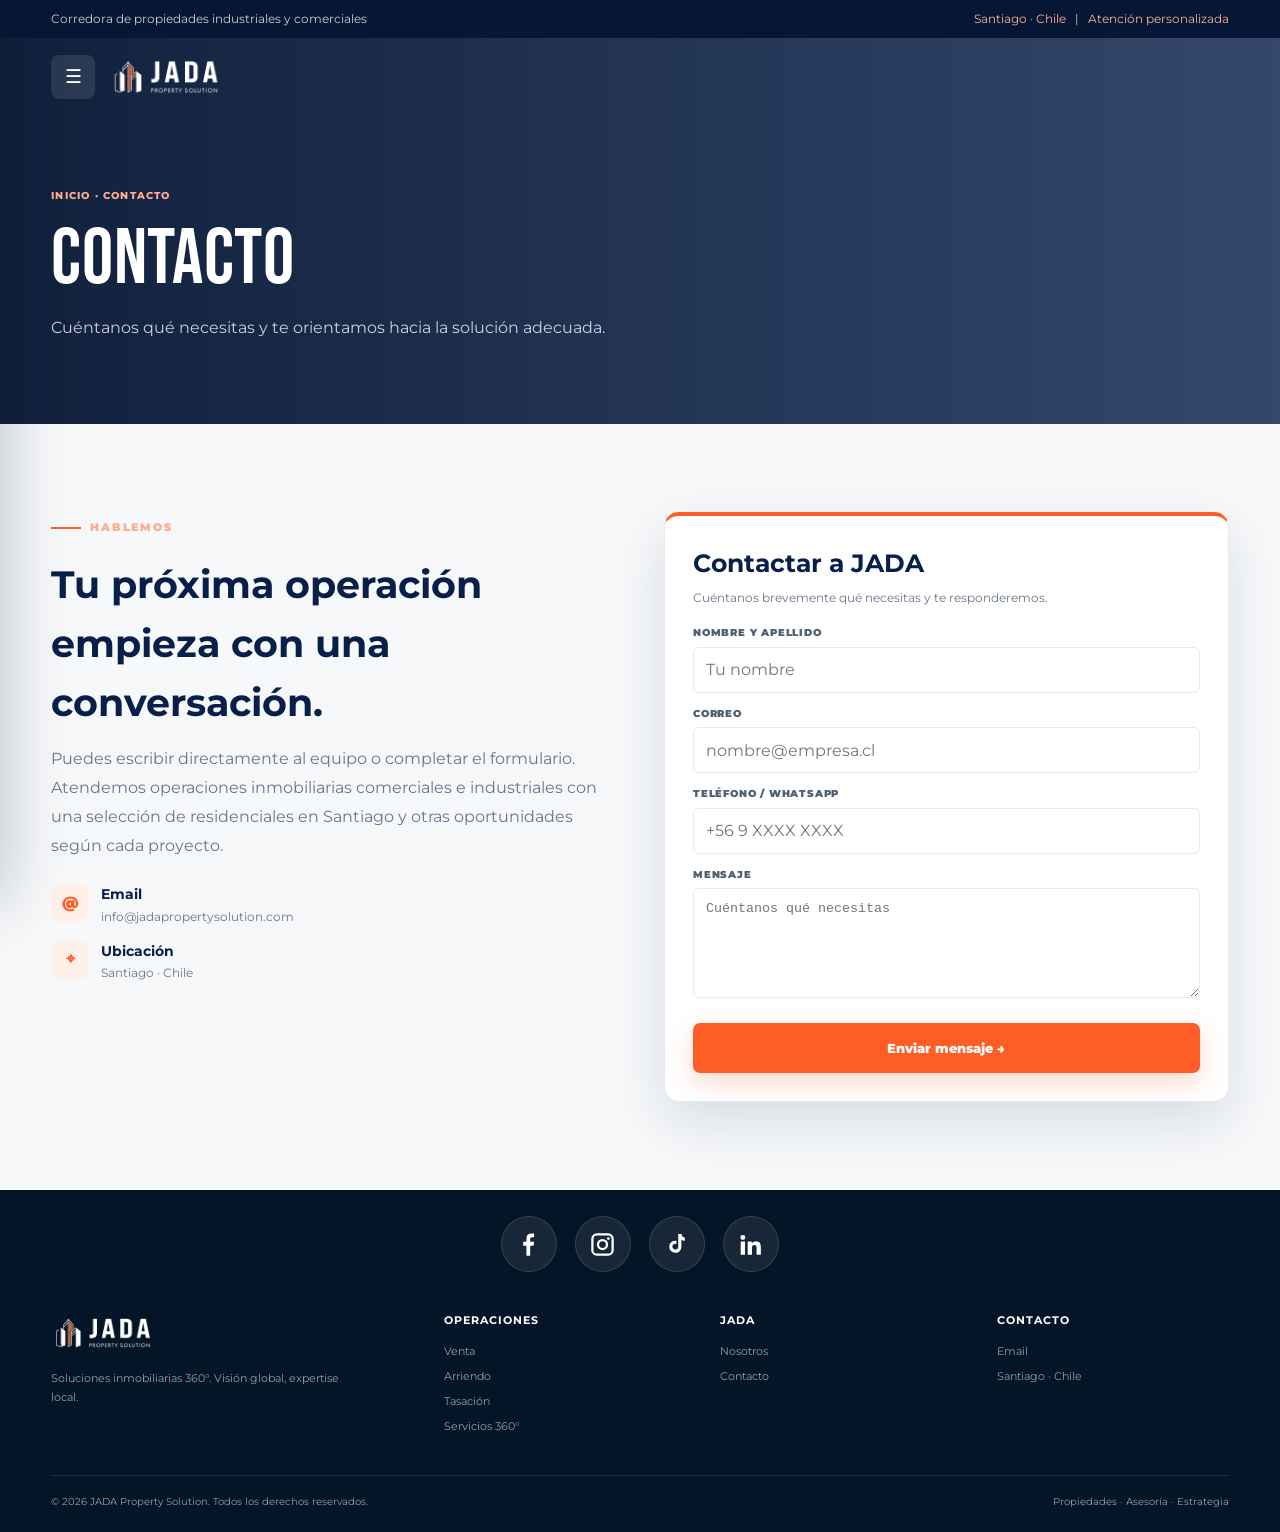
==== contacto.html @ f1702795 "Add files via upload" ====
<!DOCTYPE html>
<html lang="es"><head><meta charset="utf-8"/><meta content="width=device-width,initial-scale=1" name="viewport"/><meta content="#081F4A" name="theme-color"/><title>Contacto | JADA Property Solution</title><meta content="Contacta a JADA Property Solution." name="description"/><style>

    @import url('https://fonts.googleapis.com/css2?family=Bebas+Neue&family=Montserrat:wght@300;400;500;600;700;800&display=swap');
    :root{
      --navy:#081F4A;
      --navy-2:#061735;
      --navy-3:#0f376a;
      --orange:#FE5D26;
      --orange-2:#ff7448;
      --orange-soft:#fff0ea;
      --ink:#12243a;
      --muted:#687789;
      --line:#e5eaf0;
      --soft:#f6f8fa;
      --white:#fff;
      --verdigris:#0B9A90;
      --shadow:0 20px 55px rgba(7,29,55,.12);
      --radius:18px;
      --max:1180px;
    }

    *{box-sizing:border-box;margin:0;padding:0}
    html{scroll-behavior:smooth}
    body{
      font-family:"Montserrat","Futura",Arial,sans-serif;
      color:var(--ink);
      background:var(--white);
      line-height:1.55;
      overflow-x:hidden;
    }
    a{text-decoration:none;color:inherit}
    button,input,select{font:inherit}
    img{max-width:100%;display:block}

    .container{width:min(var(--max),92%);margin:auto}

    /* TOP BAR */
    .topbar{
      background:var(--navy-2);
      color:rgba(255,255,255,.78);
      font-size:12px;
    }
    .topbar-inner{
      min-height:38px;
      display:flex;
      justify-content:space-between;
      align-items:center;
      gap:20px;
    }
    .topbar span{display:flex;align-items:center;gap:7px}
    .topbar .accent{color:#ffad91}

    /* NAV */
    .nav-wrap{
      position:absolute;
      top:38px;
      left:0;
      width:100%;
      z-index:20;
    }
    .nav{
      height:78px;
      display:flex;
      align-items:center;
      justify-content:space-between;
      color:white;
      gap:18px;
    }
    .logo{
      display:flex;
      align-items:center;
      gap:10px;
      font-weight:900;
      letter-spacing:1.2px;
      line-height:1;
    }
    .logo-mark{
      position:relative;
      width:38px;height:38px;
      display:grid;place-items:center;
    }
    .logo-mark:before,.logo-mark:after{
      content:"";
      position:absolute;
      width:7px;height:34px;
      border-radius:2px;
      transform:skewY(-28deg);
    }
    .logo-mark:before{background:var(--orange);left:5px;top:2px}
    .logo-mark:after{background:#fff;left:15px;top:2px}
    .logo-j{
      position:absolute;
      width:10px;height:28px;
      border-left:4px solid #fff;
      border-bottom:4px solid #fff;
      border-radius:0 0 0 7px;
      left:24px;top:4px;
      transform:skewY(-28deg);
    }
    .logo-text strong{font-size:20px}
    .logo-text small{
      display:block;
      margin-top:4px;
      font-size:7px;
      letter-spacing:2px;
      font-weight:700;
      opacity:.75;
    }
    .menu{
      display:none;
    }
    .menu a{opacity:.9;transition:.2s}
    .menu a:hover{color:#ffad91;opacity:1}
    .nav-cta{
      padding:12px 18px;
      border:1px solid rgba(255,255,255,.4);
      border-radius:7px;
      background:rgba(255,255,255,.08);
    }
    .nav-cta:hover{background:var(--orange);border-color:var(--orange);color:white!important}
    .hamburger{
      display:block;
      width:45px;height:45px;border:0;border-radius:8px;
      background:rgba(255,255,255,.1);color:white;cursor:pointer;
      font-size:19px;
    }

    /* HERO */
    .hero{
      min-height:760px;
      position:relative;
      display:flex;
      align-items:center;
      color:white;
      background:
        linear-gradient(90deg,rgba(5,22,42,.96) 0%,rgba(8,39,70,.89) 48%,rgba(9,45,76,.53) 100%),
        url("https://images.unsplash.com/photo-1486406146926-c627a92ad1ab?auto=format&fit=crop&w=2200&q=85") center/cover;
    }
    .hero:after{
      content:"";
      position:absolute;
      width:460px;height:460px;
      border-radius:50%;
      border:1px solid rgba(255,255,255,.08);
      right:-160px;bottom:-210px;
    }
    .hero-inner{
      position:relative;
      z-index:2;
      padding:155px 0 90px;
      display:grid;
      grid-template-columns:minmax(0,1fr) 390px;
      gap:70px;
      align-items:center;
    }
    .eyebrow{
      display:inline-flex;
      align-items:center;
      gap:9px;
      color:#ffad91;
      font-size:11px;
      font-weight:900;
      letter-spacing:1.8px;
      text-transform:uppercase;
      margin-bottom:20px;
    }
    .eyebrow:before{
      content:"";
      width:30px;height:2px;background:var(--orange);
    }
    .hero h1{
      max-width:750px;
      font-size:clamp(42px,5.3vw,70px);
      line-height:1.02;
      letter-spacing:-2.4px;
      margin-bottom:24px;
    }
    .hero h1 em{font-style:normal;color:#ff9977}
    .hero-lead{
      max-width:650px;
      color:rgba(255,255,255,.78);
      font-size:17px;
      line-height:1.75;
      margin-bottom:31px;
    }
    .hero-actions{display:flex;flex-wrap:wrap;gap:12px;margin-bottom:30px}
    .btn{
      min-height:50px;
      display:inline-flex;
      align-items:center;
      justify-content:center;
      gap:9px;
      padding:0 21px;
      border:0;border-radius:7px;
      font-weight:850;font-size:13px;
      cursor:pointer;
      transition:transform .2s,box-shadow .2s,background .2s;
    }
    .btn:hover{transform:translateY(-2px)}
    .btn-primary{background:var(--orange);color:white;box-shadow:0 10px 25px rgba(243,107,63,.25)}
    .btn-primary:hover{background:#e95e34}
    .btn-ghost{border:1px solid rgba(255,255,255,.28);background:rgba(255,255,255,.06);color:white}
    .btn-ghost:hover{background:rgba(255,255,255,.13)}
    .hero-pills{display:flex;gap:9px;flex-wrap:wrap}
    .hero-pills span{
      padding:8px 11px;
      border:1px solid rgba(255,255,255,.15);
      background:rgba(255,255,255,.055);
      border-radius:50px;
      color:rgba(255,255,255,.75);
      font-size:11px;
      font-weight:700;
    }

    /* SEARCH CARD */
    .search-card{
      background:white;
      color:var(--ink);
      padding:27px;
      border-radius:16px;
      box-shadow:0 30px 75px rgba(0,0,0,.25);
      border-top:4px solid var(--orange);
    }
    .search-card h2{font-size:22px;color:var(--navy);margin-bottom:5px}
    .search-card > p{font-size:12px;color:var(--muted);margin-bottom:20px}
    .field{margin-bottom:13px}
    .field label{
      display:block;font-size:10px;text-transform:uppercase;
      letter-spacing:.8px;font-weight:900;color:#526172;margin-bottom:6px;
    }
    .field input,.field select{
      width:100%;height:46px;
      border:1px solid var(--line);
      border-radius:6px;
      padding:0 12px;
      background:#fff;color:var(--ink);
      outline:none;
    }
    .field input:focus,.field select:focus{
      border-color:var(--orange);
      box-shadow:0 0 0 3px rgba(243,107,63,.1);
    }
    .search-card .btn{width:100%;margin-top:3px}
    .search-note{text-align:center;color:#8a96a2;font-size:10px;margin-top:11px}

    /* TRUST STRIP */
    .trust{
      background:white;
      border-bottom:1px solid var(--line);
      box-shadow:0 4px 20px rgba(7,29,55,.04);
    }
    .trust-inner{
      min-height:86px;
      display:grid;
      grid-template-columns:repeat(4,1fr);
      align-items:center;
    }
    .trust-item{
      min-height:45px;
      padding:0 24px;
      border-right:1px solid var(--line);
      display:flex;
      align-items:center;
      justify-content:center;
      gap:12px;
      color:var(--muted);
      font-size:11px;
      font-weight:800;
      text-transform:uppercase;
      letter-spacing:.5px;
    }
    .trust-item:last-child{border-right:0}
    .trust-icon{
      width:34px;height:34px;border-radius:8px;
      display:grid;place-items:center;
      background:var(--orange-soft);color:var(--orange);
      font-size:15px;
    }

    /* SECTION BASE */
    section{scroll-margin-top:25px}
    .section{padding:100px 0}
    .section-head{max-width:690px;margin:0 auto 55px;text-align:center}
    .section-head .eyebrow{color:var(--orange);justify-content:center}
    .section-head .eyebrow:before{background:var(--orange)}
    .section-head h2{
      color:var(--navy);
      font-size:clamp(32px,4vw,47px);
      line-height:1.1;
      letter-spacing:-1px;
      margin-bottom:14px;
    }
    .section-head p{color:var(--muted);font-size:15px}

    /* PROPERTY CARDS */
    .properties{background:var(--soft)}
    .property-grid{
      display:grid;
      grid-template-columns:repeat(3,1fr);
      gap:23px;
    }
    .property{
      background:white;
      border:1px solid #e9edf1;
      border-radius:14px;
      overflow:hidden;
      transition:transform .25s,box-shadow .25s;
    }
    .property:hover{transform:translateY(-6px);box-shadow:var(--shadow)}
    .property-photo{
      height:235px;
      position:relative;
      overflow:hidden;
      background:#dce3e9;
    }
    .property-photo img{width:100%;height:100%;object-fit:cover;transition:transform .45s}
    .property:hover .property-photo img{transform:scale(1.045)}
    .badge{
      position:absolute;left:14px;top:14px;
      padding:6px 9px;border-radius:5px;
      background:var(--orange);color:white;
      font-size:9px;font-weight:900;letter-spacing:.6px;
      text-transform:uppercase;
    }
    .property-type{
      position:absolute;right:14px;bottom:14px;
      padding:6px 9px;border-radius:5px;
      background:rgba(7,29,55,.84);color:white;
      font-size:9px;font-weight:800;text-transform:uppercase;
    }
    .property-body{padding:20px}
    .property h3{color:var(--navy);font-size:17px;line-height:1.3;margin-bottom:6px}
    .location{font-size:11px;color:var(--muted);margin-bottom:14px}
    .meta{
      display:flex;gap:14px;
      padding:13px 0;
      border-top:1px solid var(--line);
      border-bottom:1px solid var(--line);
      color:#556577;font-size:11px;font-weight:700;
    }
    .price{display:flex;justify-content:space-between;align-items:end;margin-top:15px}
    .price small{display:block;color:#8a96a2;font-size:9px;text-transform:uppercase;letter-spacing:.5px}
    .price strong{color:var(--navy);font-size:19px}
    .view{color:var(--orange);font-size:11px;font-weight:900}
    .property-more{text-align:center;margin-top:35px}

    /* WHY JADA */
    .why-grid{
      display:grid;
      grid-template-columns:1fr 1fr;
      gap:75px;
      align-items:center;
    }
    .why-image{
      position:relative;
      min-height:530px;
      border-radius:18px;
      overflow:hidden;
      background:
        linear-gradient(180deg,rgba(11,45,82,.08),rgba(11,45,82,.45)),
        url("https://images.unsplash.com/photo-1497366811353-6870744d04b2?auto=format&fit=crop&w=1200&q=85") center/cover;
    }
    .why-image-card{
      position:absolute;left:22px;bottom:22px;
      width:min(290px,calc(100% - 44px));
      padding:20px;
      border-radius:12px;
      background:white;
      box-shadow:var(--shadow);
    }
    .why-image-card strong{display:block;color:var(--navy);font-size:26px}
    .why-image-card span{color:var(--muted);font-size:11px}
    .why-copy .eyebrow{color:var(--orange)}
    .why-copy h2{font-size:clamp(32px,4vw,48px);color:var(--navy);line-height:1.1;letter-spacing:-1.2px;margin-bottom:18px}
    .why-copy > p{color:var(--muted);font-size:15px;line-height:1.75;margin-bottom:25px}
    .benefits{display:grid;gap:16px}
    .benefit{
      display:grid;
      grid-template-columns:44px 1fr;
      gap:13px;
      align-items:start;
    }
    .benefit-icon{
      width:44px;height:44px;border-radius:10px;
      background:var(--orange-soft);color:var(--orange);
      display:grid;place-items:center;font-weight:900;
    }
    .benefit h3{color:var(--navy);font-size:15px;margin-bottom:2px}
    .benefit p{color:var(--muted);font-size:12px;line-height:1.6}

    /* SERVICES */
    .services{background:var(--navy)}
    .services .section-head h2{color:white}
    .services .section-head p{color:rgba(255,255,255,.65)}
    .services .eyebrow{color:#ffad91}
    .service-grid{display:grid;grid-template-columns:repeat(3,1fr);gap:20px}
    .service{
      padding:31px 28px;
      border:1px solid rgba(255,255,255,.11);
      background:rgba(255,255,255,.045);
      border-radius:14px;
      transition:.25s;
    }
    .service:hover{background:rgba(255,255,255,.08);transform:translateY(-4px)}
    .service-number{color:var(--orange);font-weight:900;font-size:11px;letter-spacing:1px}
    .service-icon{
      width:50px;height:50px;margin:22px 0 19px;
      border:1px solid rgba(243,107,63,.35);
      border-radius:11px;display:grid;place-items:center;
      color:#ff9675;font-size:20px;
    }
    .service h3{color:white;font-size:18px;margin-bottom:9px}
    .service p{color:rgba(255,255,255,.62);font-size:13px;line-height:1.7}

    /* TEAM */
    .team{background:white}
    .team-grid{display:grid;grid-template-columns:repeat(3,1fr);gap:24px}
    .person{
      border:1px solid var(--line);
      border-radius:15px;
      overflow:hidden;
      background:white;
    }
    .person-photo{
      height:300px;
      background:#e8edf1;
      overflow:hidden;
    }
    .person-photo img{width:100%;height:100%;object-fit:cover}
    .person-info{padding:19px}
    .person-info h3{font-size:16px;color:var(--navy)}
    .person-info p{font-size:11px;color:var(--orange);font-weight:800;margin:3px 0 11px}
    .person-info a{font-size:11px;color:var(--muted)}

    /* LEAD MAGNET */
    .guide{
      background:var(--orange);
      color:white;
      position:relative;
      overflow:hidden;
    }
    .guide:before{
      content:"";
      position:absolute;width:500px;height:500px;border:1px solid rgba(255,255,255,.15);
      border-radius:50%;right:-200px;top:-230px;
    }
    .guide-inner{
      position:relative;
      display:grid;grid-template-columns:1fr 390px;gap:70px;align-items:center;
    }
    .guide .eyebrow{color:white}
    .guide .eyebrow:before{background:white}
    .guide h2{font-size:clamp(30px,4vw,47px);line-height:1.1;letter-spacing:-1px;margin-bottom:15px}
    .guide p{color:rgba(255,255,255,.84);font-size:15px;max-width:620px}
    .guide-card{
      padding:26px;background:white;border-radius:14px;box-shadow:0 20px 50px rgba(0,0,0,.13)
    }
    .guide-card h3{color:var(--navy);font-size:18px;margin-bottom:5px}
    .guide-card p{color:var(--muted);font-size:11px;margin-bottom:15px}
    .guide-card input{width:100%;height:48px;border:1px solid var(--line);border-radius:6px;padding:0 12px;margin-bottom:10px}
    .guide-card .btn{width:100%;background:var(--navy)}

    /* CTA */
    .closing{
      padding:105px 20px;
      text-align:center;
      background:
        linear-gradient(rgba(7,29,55,.94),rgba(7,29,55,.94)),
        url("https://images.unsplash.com/photo-1497366754035-f200968a6e72?auto=format&fit=crop&w=1800&q=80") center/cover;
      color:white;
    }
    .closing .eyebrow{justify-content:center}
    .closing h2{max-width:760px;margin:0 auto 17px;font-size:clamp(35px,5vw,55px);line-height:1.07;letter-spacing:-1.5px}
    .closing p{max-width:580px;margin:0 auto 27px;color:rgba(255,255,255,.7);font-size:14px}

    /* FOOTER */
    footer{background:#041528;color:rgba(255,255,255,.58);padding:32px 0 22px}
    .footer-grid{
      display:grid;grid-template-columns:1.5fr 1fr 1fr 1fr;
      gap:45px;padding-bottom:40px;border-bottom:1px solid rgba(255,255,255,.09)
    }
    .footer-brand p{max-width:300px;margin-top:15px;font-size:11px;line-height:1.7}
    footer h4{color:white;font-size:11px;text-transform:uppercase;letter-spacing:1px;margin-bottom:14px}
    footer ul{list-style:none;display:grid;gap:8px;font-size:11px}
    footer a:hover{color:#ffad91}
    .copyright{padding-top:18px;display:flex;justify-content:space-between;gap:20px;font-size:10px}

    /* SIDE MENU */
    .mobile-menu{
      display:block;
      position:fixed;
      inset:0 auto 0 0;
      width:min(360px,88vw);
      background:#fff;
      z-index:60;
      padding:28px 24px 34px;
      transform:translateX(-105%);
      transition:transform .28s ease;
      box-shadow:24px 0 60px rgba(4,21,40,.22);
      overflow-y:auto;
    }
    .mobile-menu.open{
      transform:translateX(0);
    }
    .menu-overlay{
      position:fixed;
      inset:0;
      background:rgba(4,21,40,.48);
      backdrop-filter:blur(2px);
      z-index:55;
      opacity:0;
      pointer-events:none;
      transition:opacity .28s ease;
    }
    .menu-overlay.open{
      opacity:1;
      pointer-events:auto;
    }
    .drawer-brand{
      display:flex;
      align-items:center;
      justify-content:space-between;
      gap:14px;
      padding-bottom:22px;
      margin-bottom:14px;
      border-bottom:1px solid var(--line);
    }
    .drawer-brand img{
      height:56px;
      width:auto;
      object-fit:contain;
    }
    .close-menu{
      position:static;
      width:40px;height:40px;
      border:1px solid var(--line);
      border-radius:8px;
      background:#fff;
      color:var(--navy);
      font-size:22px;
      cursor:pointer;
      flex:0 0 40px;
    }
    .mobile-menu nav{
      display:grid;
      gap:5px;
    }
    .mobile-menu a{
      display:block;
      color:var(--navy);
      padding:14px 15px;
      border-radius:7px;
      border-bottom:0;
      font-size:16px;
      font-weight:800;
      text-transform:uppercase;
      letter-spacing:.35px;
      transition:background .2s,color .2s,transform .2s;
    }
    .mobile-menu a:hover,
    .mobile-menu a.active{
      background:#1f1f1f;
      color:#fff;
      transform:translateX(2px);
    }
    .drawer-divider{
      height:1px;
      background:var(--line);
      margin:14px 0;
    }
    .drawer-caption{
      color:var(--muted);
      font-size:10px;
      line-height:1.6;
      padding:0 15px;
    }
    body.menu-open{
      overflow:hidden;
    }

    /* RESPONSIVE */
    @media(max-width:950px){
      .nav-cta{display:none}
      .hero-inner{grid-template-columns:1fr;gap:38px}
      .search-card{max-width:620px}
      .property-grid,.service-grid{grid-template-columns:1fr 1fr}
      .why-grid,.guide-inner{grid-template-columns:1fr;gap:40px}
      .why-image{min-height:430px}
      .team-grid{grid-template-columns:1fr 1fr}
      .footer-grid{grid-template-columns:1fr 1fr}
    }

    @media(max-width:720px){
      .topbar{display:none}
      .nav-wrap{top:0}
      .nav{height:70px}
      .hamburger{display:block}
      .hero{min-height:auto}
      .hero-inner{padding:125px 0 55px}
      .hero h1{font-size:42px;letter-spacing:-1.6px}
      .hero-lead{font-size:15px}
      .hero-actions .btn{width:100%}
      .hero-pills span:nth-child(n+4){display:none}
      .trust-inner{grid-template-columns:1fr 1fr;padding:10px 0}
      .trust-item{border-right:0;justify-content:flex-start;padding:8px 10px}
      .section{padding:72px 0}
      .property-grid,.service-grid,.team-grid{grid-template-columns:1fr}
      .property-photo{height:240px}
      .why-image{min-height:360px}
      .guide{padding:72px 0}
      .footer-grid{grid-template-columns:1fr;gap:30px}
      .copyright{flex-direction:column}
    }

    @media(max-width:430px){
      .hero h1{font-size:35px}
      .search-card{padding:21px}
      .section-head{margin-bottom:38px}
    }

    /* REVEAL */
    .reveal{opacity:0;transform:translateY(22px);transition:opacity .7s ease,transform .7s ease}
    .reveal.visible{opacity:1;transform:none}
  
    /* =========================
       MOBILE REFINEMENTS
       ========================= */
    @media (max-width: 720px){

      body{
        font-size:15px;
        letter-spacing:.12px;
      }

      .container{
        width:min(100% - 32px, var(--max));
      }

      .nav{
        height:68px;
      }

      .official-logo{
        height:42px;
        max-width:150px;
      }

      .hamburger{
        width:42px;
        height:42px;
        flex:0 0 42px;
      }

      .hero-inner{
        padding:108px 0 48px;
        gap:30px;
      }

      .hero-copy{
        max-width:100%;
      }

      .hero .eyebrow{
        display:flex;
        align-items:flex-start;
        gap:9px;
        max-width:100%;
        font-size:9.5px;
        line-height:1.55;
        letter-spacing:1.6px;
        margin-bottom:17px;
      }

      .hero .eyebrow:before{
        width:20px;
        flex:0 0 20px;
        margin-top:6px;
      }

      .hero h1{
        max-width:100%;
        font-size:clamp(36px, 11.3vw, 46px);
        line-height:1.03;
        letter-spacing:1px; /* looser kerning only on mobile */
        margin-bottom:19px;
        text-wrap:balance;
      }

      .hero h1 em{
        display:inline;
      }

      .hero-lead{
        max-width:100%;
        font-size:14px;
        line-height:1.72;
        letter-spacing:.16px;
        margin-bottom:24px;
      }

      .hero-actions{
        display:grid;
        grid-template-columns:1fr;
        gap:10px;
        margin-bottom:20px;
      }

      .hero-actions .btn{
        width:100%;
        min-height:48px;
        padding:0 18px;
        font-size:12px;
        letter-spacing:.18px;
      }

      .hero-pills{
        display:grid;
        grid-template-columns:repeat(3, max-content);
        gap:7px;
        overflow-x:auto;
        padding-bottom:4px;
        scrollbar-width:none;
      }

      .hero-pills::-webkit-scrollbar{
        display:none;
      }

      .hero-pills span{
        white-space:nowrap;
        font-size:9px;
        padding:7px 10px;
        letter-spacing:.25px;
      }

      .search-card{
        width:100%;
        max-width:none;
        padding:22px 18px 18px;
        border-radius:15px;
        margin:0;
      }

      .search-card h2{
        font-size:22px;
        line-height:1.2;
        letter-spacing:.2px;
        margin-bottom:6px;
      }

      .search-card > p{
        font-size:11px;
        line-height:1.55;
        margin-bottom:18px;
        letter-spacing:.12px;
      }

      .field{
        margin-bottom:12px;
      }

      .field label{
        font-size:9px;
        letter-spacing:.75px;
        margin-bottom:5px;
      }

      .field input,
      .field select{
        height:46px;
        font-size:13px;
        padding:0 11px;
      }

      .search-card .btn{
        min-height:48px;
        font-size:11.5px;
        letter-spacing:.2px;
      }

      .trust-inner{
        grid-template-columns:1fr 1fr;
        gap:0;
        padding:8px 0;
      }

      .trust-item{
        min-height:54px;
        padding:8px 8px;
        gap:8px;
        font-size:9px;
        line-height:1.35;
        letter-spacing:.35px;
      }

      .trust-icon{
        width:30px;
        height:30px;
        flex:0 0 30px;
      }

      .section{
        padding:64px 0;
      }

      .section-head{
        width:100%;
        margin-bottom:34px;
      }

      .section-head .eyebrow{
        font-size:9px;
        letter-spacing:1.4px;
      }

      .section-head h2,
      .why-copy h2,
      .guide h2,
      .closing h2{
        font-size:clamp(34px, 10vw, 43px);
        line-height:1.05;
        letter-spacing:.9px; /* mobile-only looser spacing */
      }

      .section-head p,
      .why-copy > p,
      .guide p,
      .closing p{
        font-size:13px;
        line-height:1.7;
        letter-spacing:.12px;
      }

      .property-grid,
      .service-grid,
      .team-grid{
        gap:16px;
      }

      .property-photo{
        height:215px;
      }

      .property-body{
        padding:17px;
      }

      .why-grid{
        gap:30px;
      }

      .why-image{
        min-height:320px;
        border-radius:14px;
      }

      .benefit{
        grid-template-columns:40px 1fr;
        gap:11px;
      }

      .benefit-icon{
        width:40px;
        height:40px;
      }

      .service{
        padding:25px 22px;
      }

      .value-card{
        padding:24px 21px 22px;
      }

      .mv-card{
        min-height:auto;
        padding:25px 21px;
      }

      .mv-card h3{
        font-size:31px;
        line-height:1.08;
        letter-spacing:.7px;
      }

      .guide-inner{
        gap:28px;
      }

      .guide-card{
        padding:21px 18px;
      }

      .closing{
        padding:74px 18px;
      }
    }

    @media (max-width: 430px){

      .container{
        width:calc(100% - 24px);
      }

      .hero-inner{
        padding-top:98px;
      }

      .official-logo{
        height:39px;
        max-width:138px;
      }

      .hero h1{
        font-size:35px;
        line-height:1.045;
        letter-spacing:1.15px;
      }

      .hero .eyebrow{
        font-size:9px;
        letter-spacing:1.35px;
      }

      .hero-lead{
        font-size:13.5px;
      }

      .search-card{
        padding:20px 16px 17px;
      }

      .hero-pills{
        grid-template-columns:repeat(3,max-content);
      }
    }

  
    /* =========================
       NAV FIX: LEFT MENU + LOGO SIZE
       ========================= */
    .nav{
      justify-content:flex-start !important;
      gap:14px !important;
    }

    .hamburger{
      order:1;
      flex:0 0 44px;
      width:44px;
      height:44px;
      margin:0;
    }

    .nav > .logo{
      order:2;
      margin:0;
      flex:0 0 auto;
      width:auto !important;
      height:auto !important;
      overflow:visible;
    }

    /* Force the header logo to a sensible fixed size.
       This prevents the source PNG dimensions from blowing up the layout. */
    .nav > .logo .official-logo{
      display:block !important;
      width:auto !important;
      height:46px !important;
      max-width:165px !important;
      max-height:46px !important;
      object-fit:contain !important;
      flex:none !important;
    }

    /* The drawer is always attached to the LEFT edge */
    .mobile-menu{
      left:0 !important;
      right:auto !important;
      transform:translateX(-105%) !important;
      transform-origin:left center;
    }

    .mobile-menu.open{
      transform:translateX(0) !important;
    }

    @media (max-width:720px){
      .nav{
        height:66px;
        gap:11px !important;
      }

      .hamburger{
        width:42px;
        height:42px;
        flex-basis:42px;
      }

      .nav > .logo .official-logo{
        height:38px !important;
        max-height:38px !important;
        max-width:138px !important;
      }
    }

    @media (max-width:430px){
      .nav > .logo .official-logo{
        height:35px !important;
        max-height:35px !important;
        max-width:128px !important;
      }
    }

  
    .drawer-brand img{
      width:auto !important;
      height:52px !important;
      max-width:180px !important;
      max-height:52px !important;
      object-fit:contain !important;
    }

  
    /* =========================
       OFFICIAL TEAM
       ========================= */
    .team-official{
      background:#fff;
    }

    .team-official .section-head{
      margin-bottom:54px;
    }

    .team-title-rule{
      width:62px;
      height:3px;
      margin:18px auto 18px;
      display:flex;
      overflow:hidden;
      border-radius:999px;
    }

    .team-title-rule span:first-child{
      flex:1;
      background:var(--navy);
    }

    .team-title-rule span:last-child{
      flex:1;
      background:var(--verdigris);
    }

    .team-official-grid{
      display:grid;
      grid-template-columns:repeat(3,minmax(0,1fr));
      gap:34px;
      align-items:start;
    }

    .team-member{
      text-align:center;
    }

    .team-member-photo{
      width:100%;
      aspect-ratio:1 / 1;
      overflow:hidden;
      border-radius:12px;
      border:1px solid var(--line);
      background:#f7f8fa;
      box-shadow:0 12px 35px rgba(8,31,74,.06);
      padding:7px;
    }

    .team-member-photo img{
      width:100%;
      height:100%;
      display:block;
      object-fit:cover;
      object-position:center 18%;
      border-radius:8px;
      background:#fff;
    }

    .team-member-info{
      padding:18px 8px 0;
    }

    .team-member-role{
      display:inline-block;
      color:var(--orange);
      font-size:10px;
      font-weight:900;
      letter-spacing:1.1px;
      text-transform:uppercase;
      margin-bottom:7px;
    }

    .team-member-info h3{
      color:var(--navy);
      font-size:18px;
      line-height:1.35;
      margin-bottom:9px;
    }

    .team-member-info a{
      display:block;
      width:max-content;
      max-width:100%;
      margin:4px auto 0;
      color:var(--navy);
      font-size:13px;
      line-height:1.55;
      transition:color .2s;
      overflow-wrap:anywhere;
    }

    .team-member-info a:hover{
      color:var(--orange);
    }

    @media(max-width:900px){
      .team-official-grid{
        grid-template-columns:repeat(2,minmax(0,1fr));
      }
    }

    @media(max-width:620px){
      .team-official-grid{
        grid-template-columns:1fr;
        gap:30px;
      }

      .team-member{
        max-width:420px;
        margin:auto;
      }

      .team-member-photo{
        aspect-ratio:4 / 5;
      }

      .team-member-photo img{
        object-position:center 15%;
      }

      .team-member-info h3{
        font-size:17px;
      }

      .team-member-info a{
        font-size:12.5px;
      }
    }

  
    /* =========================
       SOCIAL LINKS
       ========================= */
    .social-strip{
      background:#041528;
      padding:26px 20px 8px;
    }

    .social-strip-inner{
      width:min(var(--max),92%);
      margin:auto;
      display:flex;
      justify-content:center;
      align-items:center;
      gap:18px;
      flex-wrap:wrap;
    }

    .social-btn{
      width:56px;
      height:56px;
      display:grid;
      place-items:center;
      border-radius:50%;
      background:rgba(255,255,255,.08);
      border:1px solid rgba(255,255,255,.12);
      color:#fff;
      transition:transform .2s ease, background .2s ease, border-color .2s ease;
    }

    .social-btn:hover{
      transform:translateY(-3px);
      background:var(--orange);
      border-color:var(--orange);
    }

    .social-btn svg{
      width:27px;
      height:27px;
      fill:currentColor;
    }

    .social-btn[aria-label="TikTok"] svg{
      width:25px;
      height:25px;
    }

    @media(max-width:620px){
      .social-strip{
        padding:27px 16px;
      }

      .social-btn{
        width:56px;
        height:56px;
      }

      .social-btn svg{
        width:24px;
        height:24px;
      }
    }

  

/* MULTIPAGE ADDITIONS */
.subhero{position:relative;padding:150px 0 82px;color:#fff;background:linear-gradient(90deg,rgba(6,23,53,.96),rgba(8,31,74,.82)),url("https://images.unsplash.com/photo-1486406146926-c627a92ad1ab?auto=format&fit=crop&w=2000&q=84") center/cover;}
.subhero .container{position:relative;z-index:2}.subhero h1{font-family:"Bebas Neue","Arial Narrow",sans-serif;font-size:clamp(48px,7vw,78px);font-weight:400;line-height:.98;letter-spacing:.7px;max-width:850px;margin:0 0 16px}.subhero p{max-width:720px;color:rgba(255,255,255,.78);font-size:16px;line-height:1.75}.breadcrumb{font-size:10px;font-weight:800;letter-spacing:1.2px;text-transform:uppercase;color:#ffad91;margin-bottom:18px}.page-section{padding:88px 0}.page-section.alt{background:var(--soft)}
.two-col{display:grid;grid-template-columns:1fr 1fr;gap:48px;align-items:start}.info-card{padding:28px;border:1px solid var(--line);border-radius:15px;background:#fff}.info-card h3{font-size:20px;color:var(--navy);margin-bottom:8px}.info-card p{font-size:13px;color:var(--muted);line-height:1.7}.feature-list{display:grid;gap:14px;margin-top:24px}.feature-row{display:grid;grid-template-columns:38px 1fr;gap:12px;align-items:start}.feature-row i{width:38px;height:38px;border-radius:9px;background:var(--orange-soft);display:grid;place-items:center;color:var(--orange);font-style:normal;font-weight:900}.feature-row h4{color:var(--navy);font-size:14px;margin-bottom:2px}.feature-row p{color:var(--muted);font-size:12px;line-height:1.55}
.contact-card{background:#fff;border:1px solid var(--line);border-top:4px solid var(--orange);border-radius:15px;padding:28px;box-shadow:var(--shadow)}.contact-card h2{color:var(--navy);font-size:25px;margin-bottom:6px}.contact-card>p{font-size:12px;color:var(--muted);margin-bottom:18px}.contact-card textarea{width:100%;min-height:110px;border:1px solid var(--line);border-radius:6px;padding:12px;resize:vertical}.contact-card .btn{width:100%;margin-top:4px}.page-menu-link.active{background:#1f1f1f!important;color:#fff!important}
.simple-cards{display:grid;grid-template-columns:repeat(3,1fr);gap:20px}.simple-card{background:#fff;border:1px solid var(--line);border-radius:14px;padding:25px}.simple-card .num{font-size:10px;color:var(--orange);font-weight:900;letter-spacing:1px;margin-bottom:13px}.simple-card h3{font-size:17px;color:var(--navy);margin-bottom:7px}.simple-card p{font-size:12px;color:var(--muted);line-height:1.65}
.empty-state{padding:42px;border:1px dashed #cfd7df;border-radius:16px;text-align:center;background:#fff}.empty-state h3{color:var(--navy);font-size:22px;margin-bottom:8px}.empty-state p{color:var(--muted);font-size:13px;max-width:620px;margin:0 auto 18px}
@media(max-width:900px){.two-col,.simple-cards{grid-template-columns:1fr}.subhero{padding:120px 0 68px}}@media(max-width:620px){.subhero{padding:105px 0 56px}.subhero h1{font-size:44px;letter-spacing:1.1px}.page-section{padding:62px 0}.contact-card{padding:21px}.simple-card{padding:21px}}


/* =========================
   TEAM PHOTO SIZE
   Desktop: 70% of previous size
   Mobile: 50% of previous size
   ========================= */
.team-member-photo,
.person-photo{
  width:70% !important;
  margin-left:auto !important;
  margin-right:auto !important;
}

@media(max-width:620px){
  .team-member-photo,
  .person-photo{
    width:50% !important;
  }
}


/* =========================
   SMALLER FOOTER LOGO
   ========================= */
footer .official-logo,
.footer-brand .official-logo{
  height:42px !important;
  max-height:42px !important;
  width:auto !important;
  max-width:150px !important;
}

@media(max-width:620px){
  footer .official-logo,
  .footer-brand .official-logo{
    height:36px !important;
    max-height:36px !important;
    max-width:130px !important;
  }
}

</style><style>
        /* Standalone-file safeguard */
        body{min-width:0}
        </style></head><body><div class="topbar"><div class="container topbar-inner"><span>Corredora de propiedades industriales y comerciales</span><span class="accent">Santiago · Chile   |   Atención personalizada</span></div></div>
<div class="nav-wrap"><nav class="container nav"><a aria-label="JADA Property Solution" class="logo" href="index.html"><img alt="JADA Property Solution" class="official-logo" src="[data-uri]"/></a><button aria-label="Abrir menú" class="hamburger" id="openMenu">☰</button></nav></div>
<div class="menu-overlay" id="menuOverlay"></div>
<aside aria-label="Menú principal" class="mobile-menu" id="mobileMenu">
<div class="drawer-brand"><img alt="JADA Property Solution" src="[data-uri]"/><button aria-label="Cerrar menú" class="close-menu" id="closeMenu">×</button></div>
<nav><a class="page-menu-link" href="index.html">Inicio</a>
<a class="page-menu-link" href="propiedades.html#venta">Venta</a>
<a class="page-menu-link" href="propiedades.html#arriendo">Arriendo</a>
<a class="page-menu-link" href="servicios.html#tasacion">Tasación</a>
<a class="page-menu-link" href="servicios.html">Servicios 360°</a><a class="page-menu-link" href="nosotros.html">Nosotros</a>



<a class="page-menu-link" href="contacto.html">Contacto</a></nav>
<div class="drawer-divider"></div><div class="drawer-caption">Soluciones inmobiliarias 360° · Visión global · Expertise local</div>
</aside><main><section class="subhero"><div class="container"><div class="breadcrumb">Inicio · Contacto</div><h1>Contacto</h1><p>Cuéntanos qué necesitas y te orientamos hacia la solución adecuada.</p></div></section><section class="page-section alt"><div class="container two-col"><div><div class="eyebrow">Hablemos</div><h2 style="color:var(--navy);font-size:38px;margin-bottom:12px">Tu próxima operación empieza con una conversación.</h2><p style="color:var(--muted);line-height:1.8">Puedes escribir directamente al equipo o completar el formulario. Atendemos operaciones inmobiliarias comerciales e industriales con una selección de residenciales en Santiago y otras oportunidades según cada proyecto.</p><div class="feature-list"><div class="feature-row"><i>@</i><div><h4>Email</h4><p>info@jadapropertysolution.com</p></div></div><div class="feature-row"><i>⌖</i><div><h4>Ubicación</h4><p>Santiago · Chile</p></div></div></div></div><form class="contact-card" onsubmit="event.preventDefault();this.querySelector('button').textContent='Solicitud recibida ✓';"><h2>Contactar a JADA</h2><p>Cuéntanos brevemente qué necesitas y te responderemos.</p><div class="field"><label>Nombre y apellido</label><input placeholder="Tu nombre" required="" type="text"/></div><div class="field"><label>Correo</label><input placeholder="nombre@empresa.cl" required="" type="email"/></div><div class="field"><label>Teléfono / WhatsApp</label><input placeholder="+56 9 XXXX XXXX" required="" type="tel"/></div><div class="field"><label>Mensaje</label><textarea placeholder="Cuéntanos qué necesitas"></textarea></div><button class="btn btn-primary" type="submit">Enviar mensaje →</button></form></div></section></main><section aria-label="Redes sociales" class="social-strip"><div class="social-strip-inner">
<a aria-label="Facebook" class="social-btn" href="https://web.facebook.com/JADAps.cl" rel="noopener noreferrer" target="_blank"><svg viewbox="0 0 24 24"><path d="M13.5 22v-9h3l.45-3.5H13.5V7.25c0-1.01.28-1.7 1.74-1.7H17V2.42c-.3-.04-1.35-.13-2.56-.13-2.54 0-4.28 1.55-4.28 4.4V9.5H7.3V13h2.86v9h3.34z"></path></svg></a>
<a aria-label="Instagram" class="social-btn" href="https://www.instagram.com/jadaps.cl/" rel="noopener noreferrer" target="_blank"><svg viewbox="0 0 24 24"><path d="M7 2h10a5 5 0 0 1 5 5v10a5 5 0 0 1-5 5H7a5 5 0 0 1-5-5V7a5 5 0 0 1 5-5zm0 2a3 3 0 0 0-3 3v10a3 3 0 0 0 3 3h10a3 3 0 0 0 3-3V7a3 3 0 0 0-3-3H7zm10.25 1.5a1.25 1.25 0 1 1 0 2.5 1.25 1.25 0 0 1 0-2.5zM12 7a5 5 0 1 1 0 10 5 5 0 0 1 0-10zm0 2a3 3 0 1 0 0 6 3 3 0 0 0 0-6z"></path></svg></a>
<a aria-label="TikTok" class="social-btn" href="https://www.tiktok.com/@jadaps.cl" rel="noopener noreferrer" target="_blank"><svg viewbox="0 0 24 24"><path d="M16.7 2c.35 2.02 1.54 3.23 3.3 3.36v3.03c-1.27.12-2.39-.29-3.33-.87v6.31c0 4.01-2.74 6.17-5.8 6.17A5.86 5.86 0 0 1 5 14.15a5.85 5.85 0 0 1 6.9-5.76v3.08a2.82 2.82 0 1 0 1.78 2.63V2h3.02z"></path></svg></a>
<a aria-label="LinkedIn" class="social-btn" href="https://cl.linkedin.com/company/jadaps" rel="noopener noreferrer" target="_blank"><svg viewbox="0 0 24 24"><path d="M5.2 3.5A2.2 2.2 0 1 1 5.2 7.9a2.2 2.2 0 0 1 0-4.4zM3.3 9.3h3.8V21H3.3V9.3zm6.2 0h3.6v1.6h.1c.5-.9 1.7-1.9 3.5-1.9 3.8 0 4.5 2.5 4.5 5.8V21h-3.8v-5.5c0-1.3 0-3-1.9-3s-2.2 1.4-2.2 2.9V21H9.5V9.3z"></path></svg></a>
</div></section><footer><div class="container"><div class="footer-grid"><div class="footer-brand"><a class="logo" href="index.html"><img alt="JADA Property Solution" class="official-logo" src="[data-uri]"/></a><p>Soluciones inmobiliarias 360°. Visión global, expertise local.</p></div><div><h4>Operaciones</h4><ul><li><a href="propiedades.html#venta">Venta</a></li><li><a href="propiedades.html#arriendo">Arriendo</a></li><li><a href="servicios.html#tasacion">Tasación</a></li><li><a href="servicios.html">Servicios 360°</a></li></ul></div><div><h4>JADA</h4><ul><li><a href="nosotros.html">Nosotros</a></li><li><a href="contacto.html">Contacto</a></li></ul></div><div><h4>Contacto</h4><ul><li><a href="mailto:info@jadapropertysolution.com">Email</a></li><li>Santiago · Chile</li></ul></div></div><div class="copyright"><span>© 2026 JADA Property Solution. Todos los derechos reservados.</span><span>Propiedades · Asesoría · Estrategia</span></div></div></footer><script>
const mobileMenu = document.getElementById('mobileMenu');
const menuOverlay = document.getElementById('menuOverlay');
const openMenu = document.getElementById('openMenu');
const closeMenu = document.getElementById('closeMenu');

function openDrawer(){
  if (!mobileMenu || !menuOverlay) return;
  mobileMenu.classList.add('open');
  menuOverlay.classList.add('open');
  document.body.classList.add('menu-open');
}
function closeDrawer(){
  if (!mobileMenu || !menuOverlay) return;
  mobileMenu.classList.remove('open');
  menuOverlay.classList.remove('open');
  document.body.classList.remove('menu-open');
}
openMenu?.addEventListener('click', openDrawer);
closeMenu?.addEventListener('click', closeDrawer);
menuOverlay?.addEventListener('click', closeDrawer);
document.addEventListener('keydown', e => { if (e.key === 'Escape') closeDrawer(); });
document.querySelectorAll('.mobile-menu a').forEach(a => a.addEventListener('click', closeDrawer));

const observer = new IntersectionObserver(entries => {
  entries.forEach(entry => {
    if (entry.isIntersecting) {
      entry.target.classList.add('visible');
      observer.unobserve(entry.target);
    }
  });
}, {threshold: .12});
document.querySelectorAll('.reveal').forEach(el => observer.observe(el));

</script>
<script>
(function(){
  function normalizeFile(pathname){
    var file = pathname.split('/').pop();
    return file || 'index.html';
  }

  function updateActiveMenu(){
    var currentFile = normalizeFile(window.location.pathname);
    var currentHash = window.location.hash || '';
    var links = document.querySelectorAll('.mobile-menu nav a');

    links.forEach(function(link){ link.classList.remove('active'); });

    var exact = null;
    var pageOnly = null;

    links.forEach(function(link){
      var raw = link.getAttribute('href') || '';
      var parts = raw.split('#');
      var linkFile = parts[0] || currentFile;
      var linkHash = parts[1] ? '#' + parts[1] : '';

      if(linkFile === currentFile){
        if(linkHash && linkHash === currentHash){
          exact = link;
        } else if(!linkHash){
          pageOnly = link;
        }
      }
    });

    var target = exact || pageOnly;
    if(target) target.classList.add('active');
  }

  document.addEventListener('DOMContentLoaded', updateActiveMenu);
  window.addEventListener('hashchange', updateActiveMenu);
  updateActiveMenu();
})();
</script>
</body></html>
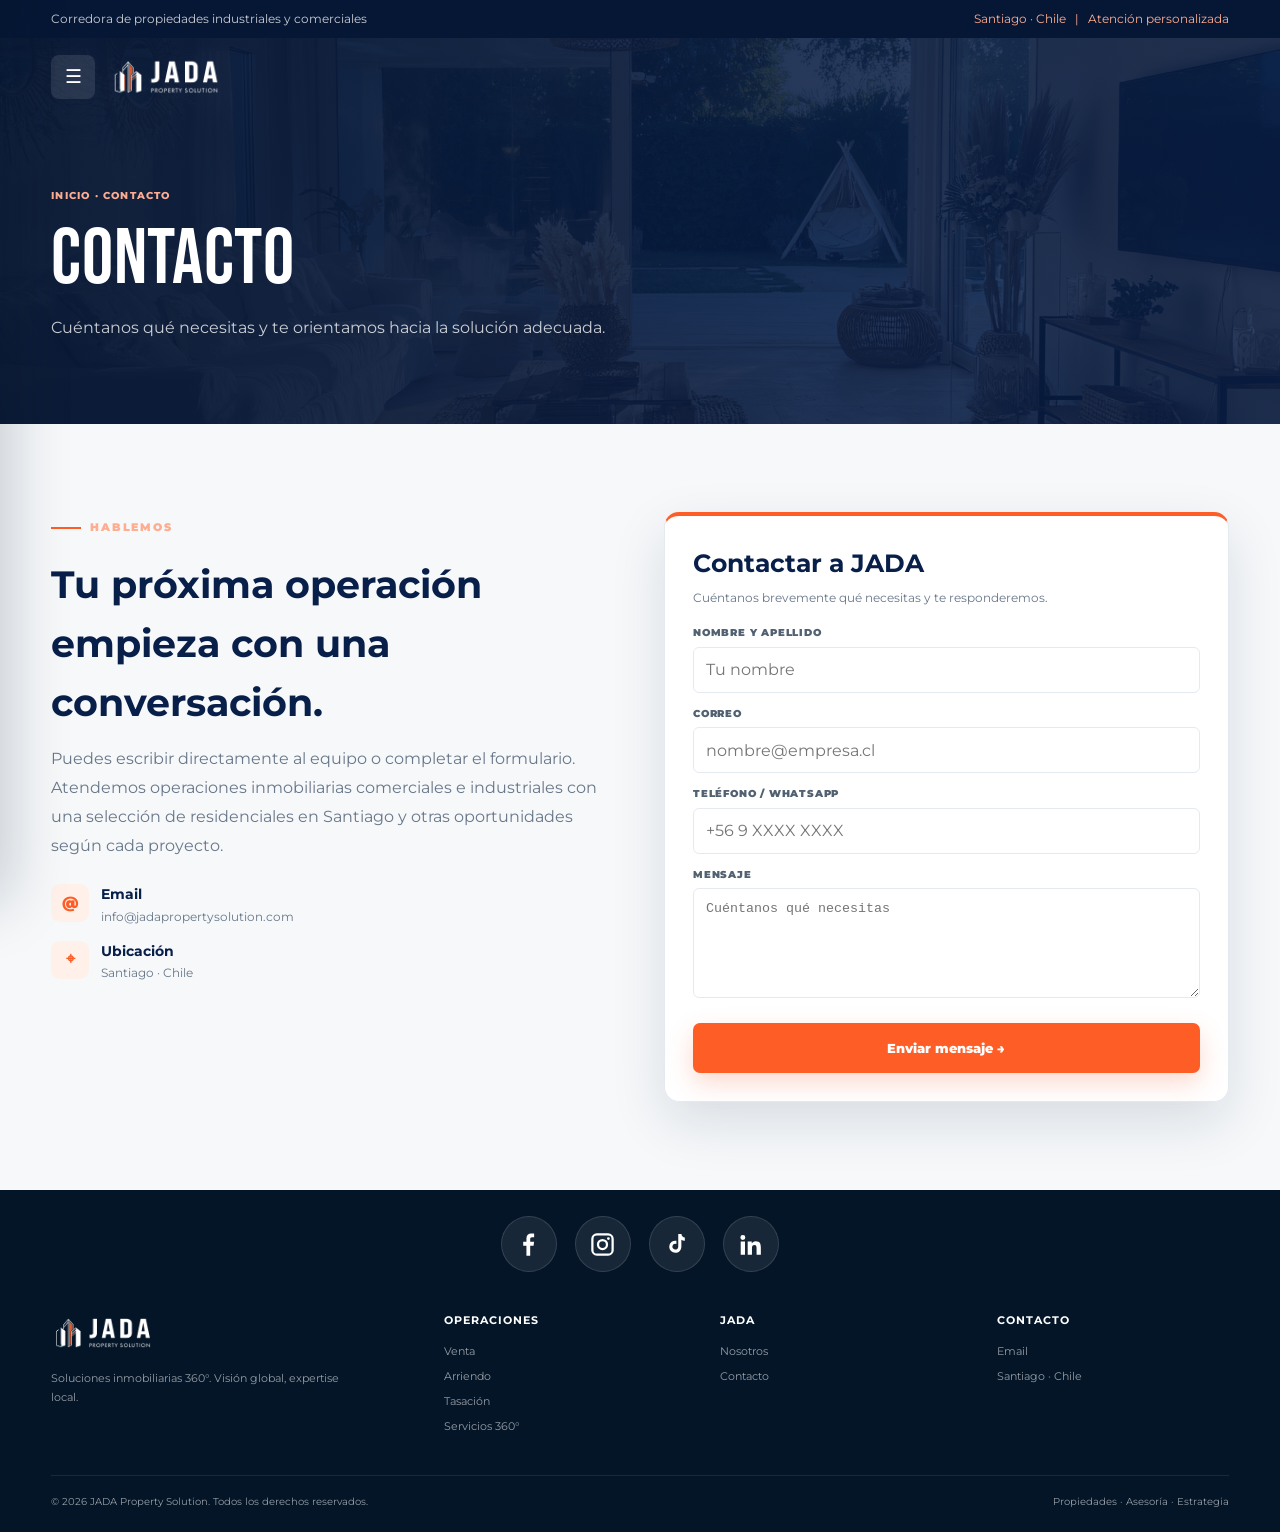
==== commit e8e3cac2: "Add files via upload" ====
--- a/contacto.html
+++ b/contacto.html
@@ -1,4 +1,5 @@
 <!DOCTYPE html>
+
 <html lang="es"><head><meta charset="utf-8"/><meta content="width=device-width,initial-scale=1" name="viewport"/><meta content="#081F4A" name="theme-color"/><title>Contacto | JADA Property Solution</title><meta content="Contacta a JADA Property Solution." name="description"/><style>
 
     @import url('https://fonts.googleapis.com/css2?family=Bebas+Neue&family=Montserrat:wght@300;400;500;600;700;800&display=swap');
@@ -1223,7 +1224,7 @@
   
 
 /* MULTIPAGE ADDITIONS */
-.subhero{position:relative;padding:150px 0 82px;color:#fff;background:linear-gradient(90deg,rgba(6,23,53,.96),rgba(8,31,74,.82)),url("https://images.unsplash.com/photo-1486406146926-c627a92ad1ab?auto=format&fit=crop&w=2000&q=84") center/cover;}
+.subhero{position:relative;padding:150px 0 82px;color:#fff;background:linear-gradient(90deg,rgba(6,23,53,.96),rgba(8,31,74,.82)),var(--subhero-bg, url("https://images.unsplash.com/photo-1486406146926-c627a92ad1ab?auto=format&fit=crop&w=2000&q=84")) center/cover;}
 .subhero .container{position:relative;z-index:2}.subhero h1{font-family:"Bebas Neue","Arial Narrow",sans-serif;font-size:clamp(48px,7vw,78px);font-weight:400;line-height:.98;letter-spacing:.7px;max-width:850px;margin:0 0 16px}.subhero p{max-width:720px;color:rgba(255,255,255,.78);font-size:16px;line-height:1.75}.breadcrumb{font-size:10px;font-weight:800;letter-spacing:1.2px;text-transform:uppercase;color:#ffad91;margin-bottom:18px}.page-section{padding:88px 0}.page-section.alt{background:var(--soft)}
 .two-col{display:grid;grid-template-columns:1fr 1fr;gap:48px;align-items:start}.info-card{padding:28px;border:1px solid var(--line);border-radius:15px;background:#fff}.info-card h3{font-size:20px;color:var(--navy);margin-bottom:8px}.info-card p{font-size:13px;color:var(--muted);line-height:1.7}.feature-list{display:grid;gap:14px;margin-top:24px}.feature-row{display:grid;grid-template-columns:38px 1fr;gap:12px;align-items:start}.feature-row i{width:38px;height:38px;border-radius:9px;background:var(--orange-soft);display:grid;place-items:center;color:var(--orange);font-style:normal;font-weight:900}.feature-row h4{color:var(--navy);font-size:14px;margin-bottom:2px}.feature-row p{color:var(--muted);font-size:12px;line-height:1.55}
 .contact-card{background:#fff;border:1px solid var(--line);border-top:4px solid var(--orange);border-radius:15px;padding:28px;box-shadow:var(--shadow)}.contact-card h2{color:var(--navy);font-size:25px;margin-bottom:6px}.contact-card>p{font-size:12px;color:var(--muted);margin-bottom:18px}.contact-card textarea{width:100%;min-height:110px;border:1px solid var(--line);border-radius:6px;padding:12px;resize:vertical}.contact-card .btn{width:100%;margin-top:4px}.page-menu-link.active{background:#1f1f1f!important;color:#fff!important}
@@ -1285,12 +1286,9 @@
 <a class="page-menu-link" href="propiedades.html#arriendo">Arriendo</a>
 <a class="page-menu-link" href="servicios.html#tasacion">Tasación</a>
 <a class="page-menu-link" href="servicios.html">Servicios 360°</a><a class="page-menu-link" href="nosotros.html">Nosotros</a>
-
-
-
 <a class="page-menu-link" href="contacto.html">Contacto</a></nav>
 <div class="drawer-divider"></div><div class="drawer-caption">Soluciones inmobiliarias 360° · Visión global · Expertise local</div>
-</aside><main><section class="subhero"><div class="container"><div class="breadcrumb">Inicio · Contacto</div><h1>Contacto</h1><p>Cuéntanos qué necesitas y te orientamos hacia la solución adecuada.</p></div></section><section class="page-section alt"><div class="container two-col"><div><div class="eyebrow">Hablemos</div><h2 style="color:var(--navy);font-size:38px;margin-bottom:12px">Tu próxima operación empieza con una conversación.</h2><p style="color:var(--muted);line-height:1.8">Puedes escribir directamente al equipo o completar el formulario. Atendemos operaciones inmobiliarias comerciales e industriales con una selección de residenciales en Santiago y otras oportunidades según cada proyecto.</p><div class="feature-list"><div class="feature-row"><i>@</i><div><h4>Email</h4><p>info@jadapropertysolution.com</p></div></div><div class="feature-row"><i>⌖</i><div><h4>Ubicación</h4><p>Santiago · Chile</p></div></div></div></div><form class="contact-card" onsubmit="event.preventDefault();this.querySelector('button').textContent='Solicitud recibida ✓';"><h2>Contactar a JADA</h2><p>Cuéntanos brevemente qué necesitas y te responderemos.</p><div class="field"><label>Nombre y apellido</label><input placeholder="Tu nombre" required="" type="text"/></div><div class="field"><label>Correo</label><input placeholder="nombre@empresa.cl" required="" type="email"/></div><div class="field"><label>Teléfono / WhatsApp</label><input placeholder="+56 9 XXXX XXXX" required="" type="tel"/></div><div class="field"><label>Mensaje</label><textarea placeholder="Cuéntanos qué necesitas"></textarea></div><button class="btn btn-primary" type="submit">Enviar mensaje →</button></form></div></section></main><section aria-label="Redes sociales" class="social-strip"><div class="social-strip-inner">
+</aside><main><section class="subhero" style="--subhero-bg:url('bg_contacto.png');"><div class="container"><div class="breadcrumb">Inicio · Contacto</div><h1>Contacto</h1><p>Cuéntanos qué necesitas y te orientamos hacia la solución adecuada.</p></div></section><section class="page-section alt"><div class="container two-col"><div><div class="eyebrow">Hablemos</div><h2 style="color:var(--navy);font-size:38px;margin-bottom:12px">Tu próxima operación empieza con una conversación.</h2><p style="color:var(--muted);line-height:1.8">Puedes escribir directamente al equipo o completar el formulario. Atendemos operaciones inmobiliarias comerciales e industriales con una selección de residenciales en Santiago y otras oportunidades según cada proyecto.</p><div class="feature-list"><div class="feature-row"><i>@</i><div><h4>Email</h4><p>info@jadapropertysolution.com</p></div></div><div class="feature-row"><i>⌖</i><div><h4>Ubicación</h4><p>Santiago · Chile</p></div></div></div></div><form class="contact-card" onsubmit="event.preventDefault();this.querySelector('button').textContent='Solicitud recibida ✓';"><h2>Contactar a JADA</h2><p>Cuéntanos brevemente qué necesitas y te responderemos.</p><div class="field"><label>Nombre y apellido</label><input placeholder="Tu nombre" required="" type="text"/></div><div class="field"><label>Correo</label><input placeholder="nombre@empresa.cl" required="" type="email"/></div><div class="field"><label>Teléfono / WhatsApp</label><input placeholder="+56 9 XXXX XXXX" required="" type="tel"/></div><div class="field"><label>Mensaje</label><textarea placeholder="Cuéntanos qué necesitas"></textarea></div><button class="btn btn-primary" type="submit">Enviar mensaje →</button></form></div></section></main><section aria-label="Redes sociales" class="social-strip"><div class="social-strip-inner">
 <a aria-label="Facebook" class="social-btn" href="https://web.facebook.com/JADAps.cl" rel="noopener noreferrer" target="_blank"><svg viewbox="0 0 24 24"><path d="M13.5 22v-9h3l.45-3.5H13.5V7.25c0-1.01.28-1.7 1.74-1.7H17V2.42c-.3-.04-1.35-.13-2.56-.13-2.54 0-4.28 1.55-4.28 4.4V9.5H7.3V13h2.86v9h3.34z"></path></svg></a>
 <a aria-label="Instagram" class="social-btn" href="https://www.instagram.com/jadaps.cl/" rel="noopener noreferrer" target="_blank"><svg viewbox="0 0 24 24"><path d="M7 2h10a5 5 0 0 1 5 5v10a5 5 0 0 1-5 5H7a5 5 0 0 1-5-5V7a5 5 0 0 1 5-5zm0 2a3 3 0 0 0-3 3v10a3 3 0 0 0 3 3h10a3 3 0 0 0 3-3V7a3 3 0 0 0-3-3H7zm10.25 1.5a1.25 1.25 0 1 1 0 2.5 1.25 1.25 0 0 1 0-2.5zM12 7a5 5 0 1 1 0 10 5 5 0 0 1 0-10zm0 2a3 3 0 1 0 0 6 3 3 0 0 0 0-6z"></path></svg></a>
 <a aria-label="TikTok" class="social-btn" href="https://www.tiktok.com/@jadaps.cl" rel="noopener noreferrer" target="_blank"><svg viewbox="0 0 24 24"><path d="M16.7 2c.35 2.02 1.54 3.23 3.3 3.36v3.03c-1.27.12-2.39-.29-3.33-.87v6.31c0 4.01-2.74 6.17-5.8 6.17A5.86 5.86 0 0 1 5 14.15a5.85 5.85 0 0 1 6.9-5.76v3.08a2.82 2.82 0 1 0 1.78 2.63V2h3.02z"></path></svg></a>
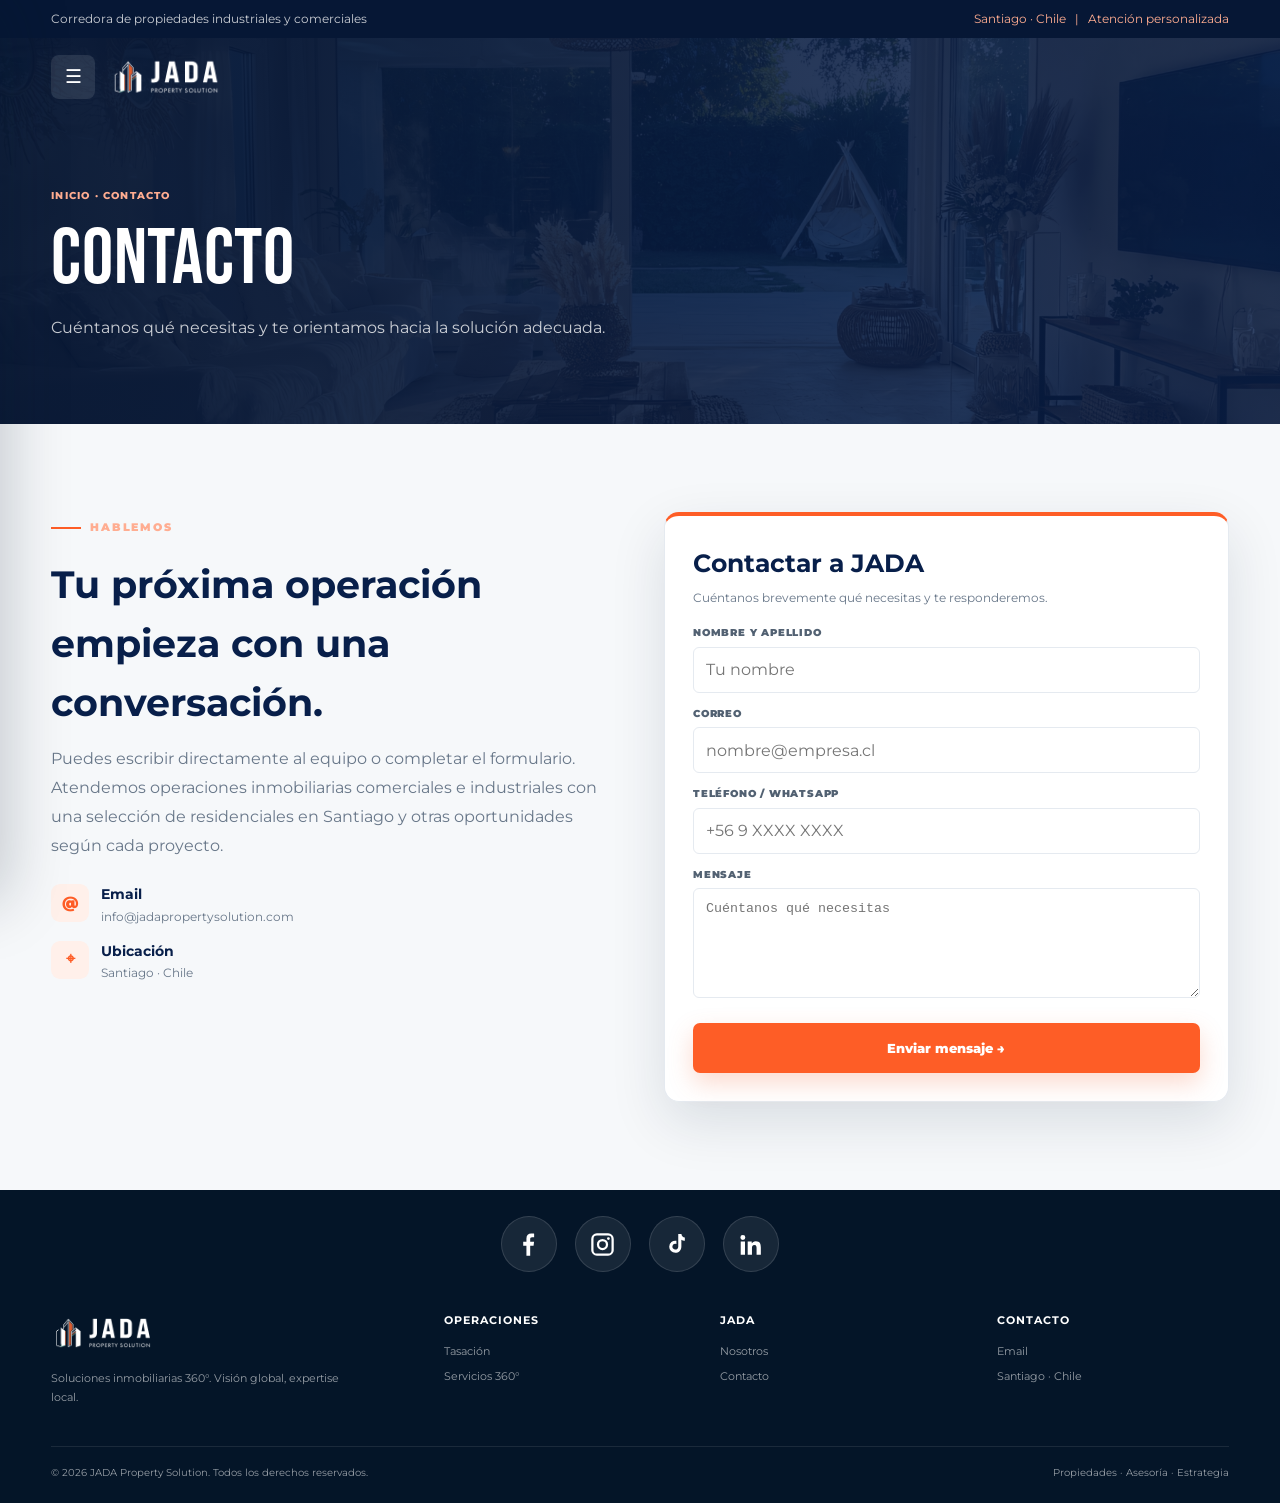
==== commit 14d1a76a: "Add files via upload" ====
--- a/contacto.html
+++ b/contacto.html
@@ -1282,8 +1282,8 @@
 <aside aria-label="Menú principal" class="mobile-menu" id="mobileMenu">
 <div class="drawer-brand"><img alt="JADA Property Solution" src="[data-uri]"/><button aria-label="Cerrar menú" class="close-menu" id="closeMenu">×</button></div>
 <nav><a class="page-menu-link" href="index.html">Inicio</a>
-<a class="page-menu-link" href="propiedades.html#venta">Venta</a>
-<a class="page-menu-link" href="propiedades.html#arriendo">Arriendo</a>
+<a class="page-menu-link" href="propiedades.html">Propiedades</a>
+
 <a class="page-menu-link" href="servicios.html#tasacion">Tasación</a>
 <a class="page-menu-link" href="servicios.html">Servicios 360°</a><a class="page-menu-link" href="nosotros.html">Nosotros</a>
 <a class="page-menu-link" href="contacto.html">Contacto</a></nav>
@@ -1293,7 +1293,7 @@
 <a aria-label="Instagram" class="social-btn" href="https://www.instagram.com/jadaps.cl/" rel="noopener noreferrer" target="_blank"><svg viewbox="0 0 24 24"><path d="M7 2h10a5 5 0 0 1 5 5v10a5 5 0 0 1-5 5H7a5 5 0 0 1-5-5V7a5 5 0 0 1 5-5zm0 2a3 3 0 0 0-3 3v10a3 3 0 0 0 3 3h10a3 3 0 0 0 3-3V7a3 3 0 0 0-3-3H7zm10.25 1.5a1.25 1.25 0 1 1 0 2.5 1.25 1.25 0 0 1 0-2.5zM12 7a5 5 0 1 1 0 10 5 5 0 0 1 0-10zm0 2a3 3 0 1 0 0 6 3 3 0 0 0 0-6z"></path></svg></a>
 <a aria-label="TikTok" class="social-btn" href="https://www.tiktok.com/@jadaps.cl" rel="noopener noreferrer" target="_blank"><svg viewbox="0 0 24 24"><path d="M16.7 2c.35 2.02 1.54 3.23 3.3 3.36v3.03c-1.27.12-2.39-.29-3.33-.87v6.31c0 4.01-2.74 6.17-5.8 6.17A5.86 5.86 0 0 1 5 14.15a5.85 5.85 0 0 1 6.9-5.76v3.08a2.82 2.82 0 1 0 1.78 2.63V2h3.02z"></path></svg></a>
 <a aria-label="LinkedIn" class="social-btn" href="https://cl.linkedin.com/company/jadaps" rel="noopener noreferrer" target="_blank"><svg viewbox="0 0 24 24"><path d="M5.2 3.5A2.2 2.2 0 1 1 5.2 7.9a2.2 2.2 0 0 1 0-4.4zM3.3 9.3h3.8V21H3.3V9.3zm6.2 0h3.6v1.6h.1c.5-.9 1.7-1.9 3.5-1.9 3.8 0 4.5 2.5 4.5 5.8V21h-3.8v-5.5c0-1.3 0-3-1.9-3s-2.2 1.4-2.2 2.9V21H9.5V9.3z"></path></svg></a>
-</div></section><footer><div class="container"><div class="footer-grid"><div class="footer-brand"><a class="logo" href="index.html"><img alt="JADA Property Solution" class="official-logo" src="[data-uri]"/></a><p>Soluciones inmobiliarias 360°. Visión global, expertise local.</p></div><div><h4>Operaciones</h4><ul><li><a href="propiedades.html#venta">Venta</a></li><li><a href="propiedades.html#arriendo">Arriendo</a></li><li><a href="servicios.html#tasacion">Tasación</a></li><li><a href="servicios.html">Servicios 360°</a></li></ul></div><div><h4>JADA</h4><ul><li><a href="nosotros.html">Nosotros</a></li><li><a href="contacto.html">Contacto</a></li></ul></div><div><h4>Contacto</h4><ul><li><a href="mailto:info@jadapropertysolution.com">Email</a></li><li>Santiago · Chile</li></ul></div></div><div class="copyright"><span>© 2026 JADA Property Solution. Todos los derechos reservados.</span><span>Propiedades · Asesoría · Estrategia</span></div></div></footer><script>
+</div></section><footer><div class="container"><div class="footer-grid"><div class="footer-brand"><a class="logo" href="index.html"><img alt="JADA Property Solution" class="official-logo" src="[data-uri]"/></a><p>Soluciones inmobiliarias 360°. Visión global, expertise local.</p></div><div><h4>Operaciones</h4><ul><li><a href="servicios.html#tasacion">Tasación</a></li><li><a href="servicios.html">Servicios 360°</a></li></ul></div><div><h4>JADA</h4><ul><li><a href="nosotros.html">Nosotros</a></li><li><a href="contacto.html">Contacto</a></li></ul></div><div><h4>Contacto</h4><ul><li><a href="mailto:info@jadapropertysolution.com">Email</a></li><li>Santiago · Chile</li></ul></div></div><div class="copyright"><span>© 2026 JADA Property Solution. Todos los derechos reservados.</span><span>Propiedades · Asesoría · Estrategia</span></div></div></footer><script>
 const mobileMenu = document.getElementById('mobileMenu');
 const menuOverlay = document.getElementById('menuOverlay');
 const openMenu = document.getElementById('openMenu');
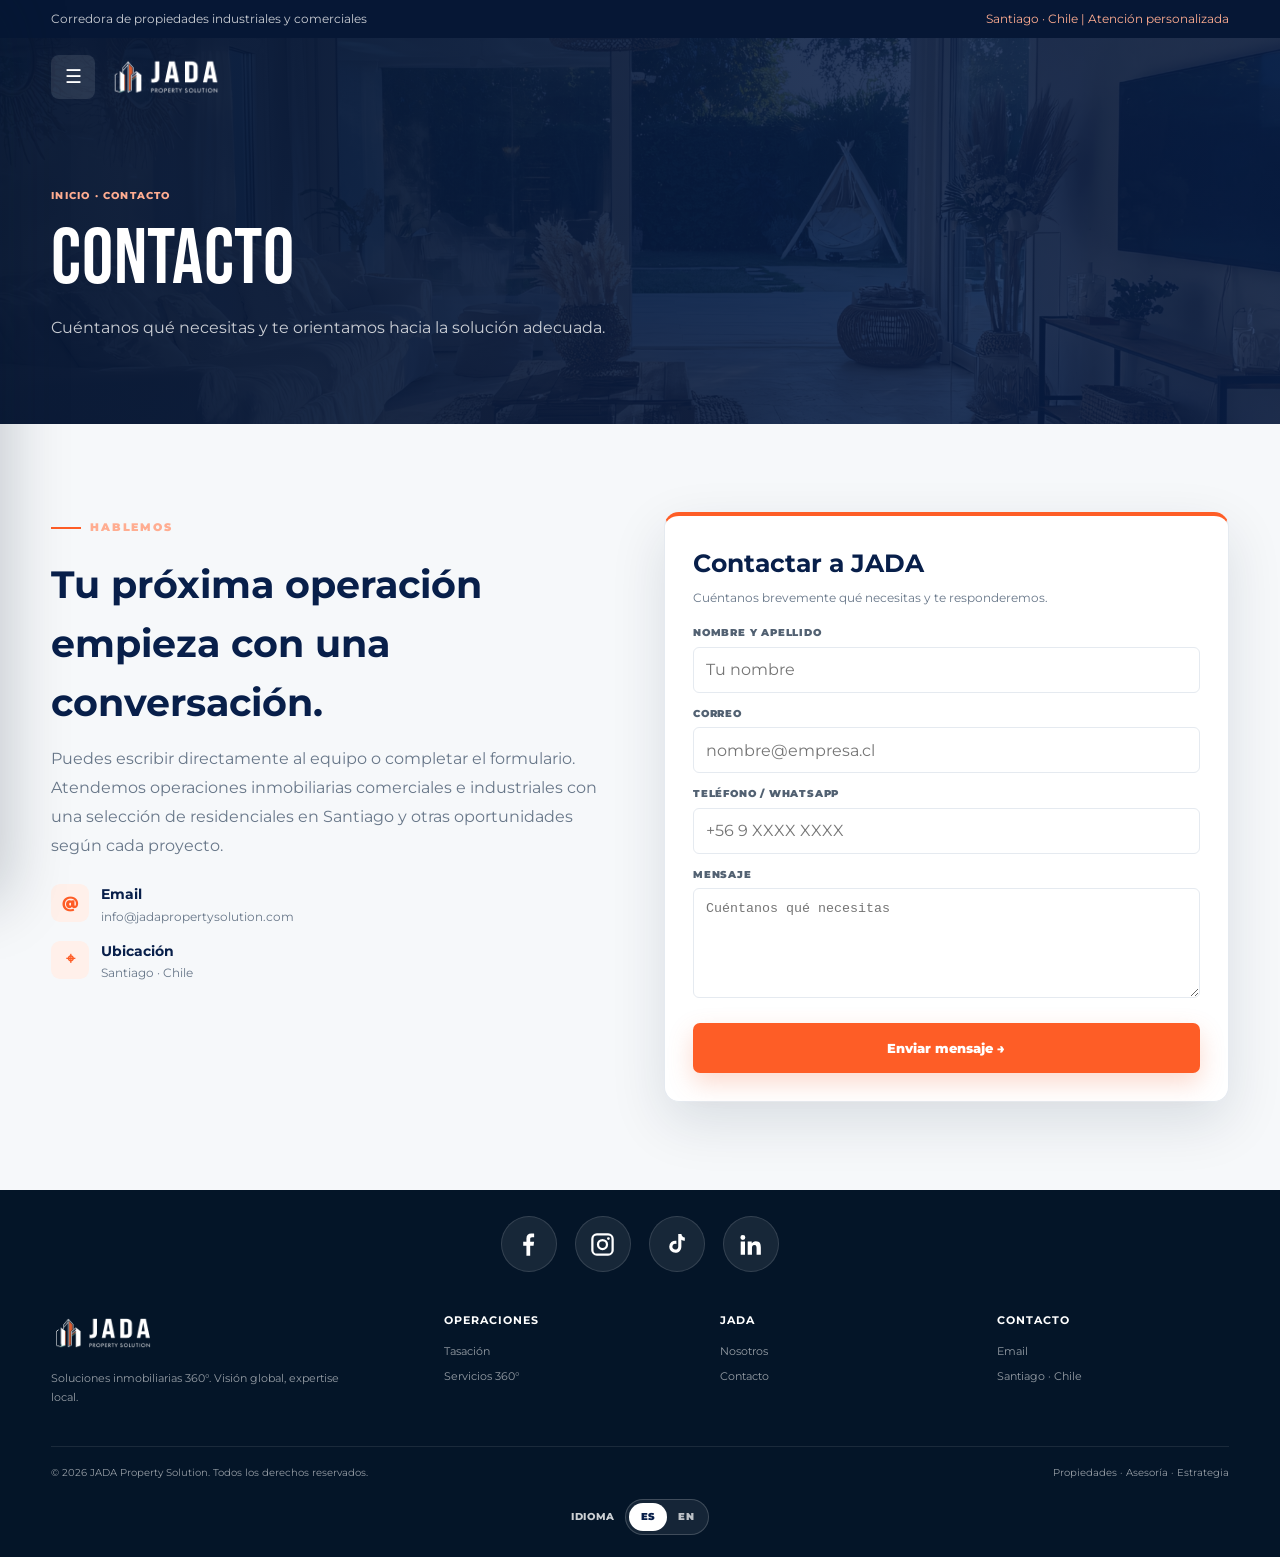
==== commit 4745f860: "Add files via upload" ====
--- a/contacto.html
+++ b/contacto.html
@@ -1,6 +1,6 @@
 <!DOCTYPE html>
 
-<html lang="es"><head><meta charset="utf-8"/><meta content="width=device-width,initial-scale=1" name="viewport"/><meta content="#081F4A" name="theme-color"/><title>Contacto | JADA Property Solution</title><meta content="Contacta a JADA Property Solution." name="description"/><style>
+<html lang="es"><head><meta charset="utf-8"/><meta content="width=device-width,initial-scale=1" name="viewport"/><meta content="#081F4A" name="theme-color"/><title data-i18n-en="Contact | JADA Property Solution" data-i18n-es="Contacto | JADA Property Solution">Contacto | JADA Property Solution</title><meta content="Contacta a JADA Property Solution." name="description"/><style>
 
     @import url('https://fonts.googleapis.com/css2?family=Bebas+Neue&family=Montserrat:wght@300;400;500;600;700;800&display=swap');
     :root{
@@ -1273,27 +1273,77 @@
   }
 }
 
+
+/* Selector de idioma */
+.footer-language{
+  display:flex;
+  align-items:center;
+  justify-content:center;
+  gap:10px;
+  margin-top:18px;
+  color:rgba(255,255,255,.8);
+}
+.footer-language-label{
+  font-size:10px;
+  font-weight:800;
+  letter-spacing:.7px;
+  text-transform:uppercase;
+}
+.footer-language-switch{
+  display:inline-flex;
+  padding:3px;
+  border:1px solid rgba(255,255,255,.18);
+  border-radius:999px;
+  background:rgba(255,255,255,.07);
+}
+.lang-btn{
+  min-width:38px;
+  height:28px;
+  padding:0 10px;
+  border:0;
+  border-radius:999px;
+  background:transparent;
+  color:rgba(255,255,255,.72);
+  font-size:10px;
+  font-weight:900;
+  letter-spacing:.5px;
+  cursor:pointer;
+  transition:.2s ease;
+}
+.lang-btn.active{
+  background:#fff;
+  color:#081F4A;
+}
+.lang-btn:hover{color:#fff}
+.lang-btn.active:hover{color:#081F4A}
 </style><style>
         /* Standalone-file safeguard */
         body{min-width:0}
-        </style></head><body><div class="topbar"><div class="container topbar-inner"><span>Corredora de propiedades industriales y comerciales</span><span class="accent">Santiago · Chile   |   Atención personalizada</span></div></div>
+        </style></head><body><div class="topbar"><div class="container topbar-inner"><span data-i18n-en="Industrial and commercial real estate brokerage" data-i18n-es="Corredora de propiedades industriales y comerciales">Corredora de propiedades industriales y comerciales</span><span class="accent" data-i18n-en="Santiago · Chile | Personalized service" data-i18n-es="Santiago · Chile | Atención personalizada">Santiago · Chile   |   Atención personalizada</span></div></div>
 <div class="nav-wrap"><nav class="container nav"><a aria-label="JADA Property Solution" class="logo" href="index.html"><img alt="JADA Property Solution" class="official-logo" src="[data-uri]"/></a><button aria-label="Abrir menú" class="hamburger" id="openMenu">☰</button></nav></div>
 <div class="menu-overlay" id="menuOverlay"></div>
 <aside aria-label="Menú principal" class="mobile-menu" id="mobileMenu">
 <div class="drawer-brand"><img alt="JADA Property Solution" src="[data-uri]"/><button aria-label="Cerrar menú" class="close-menu" id="closeMenu">×</button></div>
-<nav><a class="page-menu-link" href="index.html">Inicio</a>
-<a class="page-menu-link" href="propiedades.html">Propiedades</a>
-
-<a class="page-menu-link" href="servicios.html#tasacion">Tasación</a>
-<a class="page-menu-link" href="servicios.html">Servicios 360°</a><a class="page-menu-link" href="nosotros.html">Nosotros</a>
-<a class="page-menu-link" href="contacto.html">Contacto</a></nav>
-<div class="drawer-divider"></div><div class="drawer-caption">Soluciones inmobiliarias 360° · Visión global · Expertise local</div>
-</aside><main><section class="subhero" style="--subhero-bg:url('bg_contacto.png');"><div class="container"><div class="breadcrumb">Inicio · Contacto</div><h1>Contacto</h1><p>Cuéntanos qué necesitas y te orientamos hacia la solución adecuada.</p></div></section><section class="page-section alt"><div class="container two-col"><div><div class="eyebrow">Hablemos</div><h2 style="color:var(--navy);font-size:38px;margin-bottom:12px">Tu próxima operación empieza con una conversación.</h2><p style="color:var(--muted);line-height:1.8">Puedes escribir directamente al equipo o completar el formulario. Atendemos operaciones inmobiliarias comerciales e industriales con una selección de residenciales en Santiago y otras oportunidades según cada proyecto.</p><div class="feature-list"><div class="feature-row"><i>@</i><div><h4>Email</h4><p>info@jadapropertysolution.com</p></div></div><div class="feature-row"><i>⌖</i><div><h4>Ubicación</h4><p>Santiago · Chile</p></div></div></div></div><form class="contact-card" onsubmit="event.preventDefault();this.querySelector('button').textContent='Solicitud recibida ✓';"><h2>Contactar a JADA</h2><p>Cuéntanos brevemente qué necesitas y te responderemos.</p><div class="field"><label>Nombre y apellido</label><input placeholder="Tu nombre" required="" type="text"/></div><div class="field"><label>Correo</label><input placeholder="nombre@empresa.cl" required="" type="email"/></div><div class="field"><label>Teléfono / WhatsApp</label><input placeholder="+56 9 XXXX XXXX" required="" type="tel"/></div><div class="field"><label>Mensaje</label><textarea placeholder="Cuéntanos qué necesitas"></textarea></div><button class="btn btn-primary" type="submit">Enviar mensaje →</button></form></div></section></main><section aria-label="Redes sociales" class="social-strip"><div class="social-strip-inner">
+<nav><a class="page-menu-link" data-i18n-en="Home" data-i18n-es="Inicio" href="index.html">Inicio</a>
+<a class="page-menu-link" data-i18n-en="Properties" data-i18n-es="Propiedades" href="propiedades.html">Propiedades</a>
+<a class="page-menu-link" data-i18n-en="Appraisal" data-i18n-es="Tasación" href="servicios.html#tasacion">Tasación</a>
+<a class="page-menu-link" data-i18n-en="360° Services" data-i18n-es="Servicios 360°" href="servicios.html">Servicios 360°</a><a class="page-menu-link" data-i18n-en="About Us" data-i18n-es="Nosotros" href="nosotros.html">Nosotros</a>
+<a class="page-menu-link" data-i18n-en="Contact" data-i18n-es="Contacto" href="contacto.html">Contacto</a></nav>
+<div class="drawer-divider"></div><div class="drawer-caption" data-i18n-en="360° real estate solutions · Global vision · Local expertise" data-i18n-es="Soluciones inmobiliarias 360° · Visión global · Expertise local">Soluciones inmobiliarias 360° · Visión global · Expertise local</div>
+</aside><main><section class="subhero" style="--subhero-bg:url('bg_contacto.png');"><div class="container"><div class="breadcrumb" data-i18n-en="Home · Contact" data-i18n-es="Inicio · Contacto">Inicio · Contacto</div><h1 data-i18n-en="Contact" data-i18n-es="Contacto">Contacto</h1><p data-i18n-en="Tell us what you need and we'll guide you toward the right solution." data-i18n-es="Cuéntanos qué necesitas y te orientamos hacia la solución adecuada.">Cuéntanos qué necesitas y te orientamos hacia la solución adecuada.</p></div></section><section class="page-section alt"><div class="container two-col"><div><div class="eyebrow" data-i18n-en="Let's talk" data-i18n-es="Hablemos">Hablemos</div><h2 data-i18n-en="Your next transaction starts with a conversation." data-i18n-es="Tu próxima operación empieza con una conversación." style="color:var(--navy);font-size:38px;margin-bottom:12px">Tu próxima operación empieza con una conversación.</h2><p data-i18n-en="You can contact the team directly or complete the form. We handle commercial and industrial real estate transactions, along with a selection of residential properties in Santiago and other opportunities depending on each project." data-i18n-es="Puedes escribir directamente al equipo o completar el formulario. Atendemos operaciones inmobiliarias comerciales e industriales con una selección de residenciales en Santiago y otras oportunidades según cada proyecto." style="color:var(--muted);line-height:1.8">Puedes escribir directamente al equipo o completar el formulario. Atendemos operaciones inmobiliarias comerciales e industriales con una selección de residenciales en Santiago y otras oportunidades según cada proyecto.</p><div class="feature-list"><div class="feature-row"><i>@</i><div><h4 data-i18n-en="Email" data-i18n-es="Email">Email</h4><p>info@jadapropertysolution.com</p></div></div><div class="feature-row"><i>⌖</i><div><h4 data-i18n-en="Location" data-i18n-es="Ubicación">Ubicación</h4><p data-i18n-en="Santiago · Chile" data-i18n-es="Santiago · Chile">Santiago · Chile</p></div></div></div></div><form class="contact-card" onsubmit="event.preventDefault();this.querySelector('button').textContent='Solicitud recibida ✓';"><h2 data-i18n-en="Contact JADA" data-i18n-es="Contactar a JADA">Contactar a JADA</h2><p data-i18n-en="Tell us briefly what you need and we'll get back to you." data-i18n-es="Cuéntanos brevemente qué necesitas y te responderemos.">Cuéntanos brevemente qué necesitas y te responderemos.</p><div class="field"><label data-i18n-en="Full name" data-i18n-es="Nombre y apellido">Nombre y apellido</label><input placeholder="Tu nombre" required="" type="text"/></div><div class="field"><label data-i18n-en="Email" data-i18n-es="Correo">Correo</label><input placeholder="nombre@empresa.cl" required="" type="email"/></div><div class="field"><label data-i18n-en="Phone / WhatsApp" data-i18n-es="Teléfono / WhatsApp">Teléfono / WhatsApp</label><input placeholder="+56 9 XXXX XXXX" required="" type="tel"/></div><div class="field"><label data-i18n-en="Message" data-i18n-es="Mensaje">Mensaje</label><textarea placeholder="Cuéntanos qué necesitas"></textarea></div><button class="btn btn-primary" data-i18n-en="Send message →" data-i18n-es="Enviar mensaje →" type="submit">Enviar mensaje →</button></form></div></section></main><section aria-label="Redes sociales" class="social-strip"><div class="social-strip-inner">
 <a aria-label="Facebook" class="social-btn" href="https://web.facebook.com/JADAps.cl" rel="noopener noreferrer" target="_blank"><svg viewbox="0 0 24 24"><path d="M13.5 22v-9h3l.45-3.5H13.5V7.25c0-1.01.28-1.7 1.74-1.7H17V2.42c-.3-.04-1.35-.13-2.56-.13-2.54 0-4.28 1.55-4.28 4.4V9.5H7.3V13h2.86v9h3.34z"></path></svg></a>
 <a aria-label="Instagram" class="social-btn" href="https://www.instagram.com/jadaps.cl/" rel="noopener noreferrer" target="_blank"><svg viewbox="0 0 24 24"><path d="M7 2h10a5 5 0 0 1 5 5v10a5 5 0 0 1-5 5H7a5 5 0 0 1-5-5V7a5 5 0 0 1 5-5zm0 2a3 3 0 0 0-3 3v10a3 3 0 0 0 3 3h10a3 3 0 0 0 3-3V7a3 3 0 0 0-3-3H7zm10.25 1.5a1.25 1.25 0 1 1 0 2.5 1.25 1.25 0 0 1 0-2.5zM12 7a5 5 0 1 1 0 10 5 5 0 0 1 0-10zm0 2a3 3 0 1 0 0 6 3 3 0 0 0 0-6z"></path></svg></a>
 <a aria-label="TikTok" class="social-btn" href="https://www.tiktok.com/@jadaps.cl" rel="noopener noreferrer" target="_blank"><svg viewbox="0 0 24 24"><path d="M16.7 2c.35 2.02 1.54 3.23 3.3 3.36v3.03c-1.27.12-2.39-.29-3.33-.87v6.31c0 4.01-2.74 6.17-5.8 6.17A5.86 5.86 0 0 1 5 14.15a5.85 5.85 0 0 1 6.9-5.76v3.08a2.82 2.82 0 1 0 1.78 2.63V2h3.02z"></path></svg></a>
 <a aria-label="LinkedIn" class="social-btn" href="https://cl.linkedin.com/company/jadaps" rel="noopener noreferrer" target="_blank"><svg viewbox="0 0 24 24"><path d="M5.2 3.5A2.2 2.2 0 1 1 5.2 7.9a2.2 2.2 0 0 1 0-4.4zM3.3 9.3h3.8V21H3.3V9.3zm6.2 0h3.6v1.6h.1c.5-.9 1.7-1.9 3.5-1.9 3.8 0 4.5 2.5 4.5 5.8V21h-3.8v-5.5c0-1.3 0-3-1.9-3s-2.2 1.4-2.2 2.9V21H9.5V9.3z"></path></svg></a>
-</div></section><footer><div class="container"><div class="footer-grid"><div class="footer-brand"><a class="logo" href="index.html"><img alt="JADA Property Solution" class="official-logo" src="[data-uri]"/></a><p>Soluciones inmobiliarias 360°. Visión global, expertise local.</p></div><div><h4>Operaciones</h4><ul><li><a href="servicios.html#tasacion">Tasación</a></li><li><a href="servicios.html">Servicios 360°</a></li></ul></div><div><h4>JADA</h4><ul><li><a href="nosotros.html">Nosotros</a></li><li><a href="contacto.html">Contacto</a></li></ul></div><div><h4>Contacto</h4><ul><li><a href="mailto:info@jadapropertysolution.com">Email</a></li><li>Santiago · Chile</li></ul></div></div><div class="copyright"><span>© 2026 JADA Property Solution. Todos los derechos reservados.</span><span>Propiedades · Asesoría · Estrategia</span></div></div></footer><script>
+</div></section><footer><div class="container"><div class="footer-grid"><div class="footer-brand"><a class="logo" href="index.html"><img alt="JADA Property Solution" class="official-logo" src="[data-uri]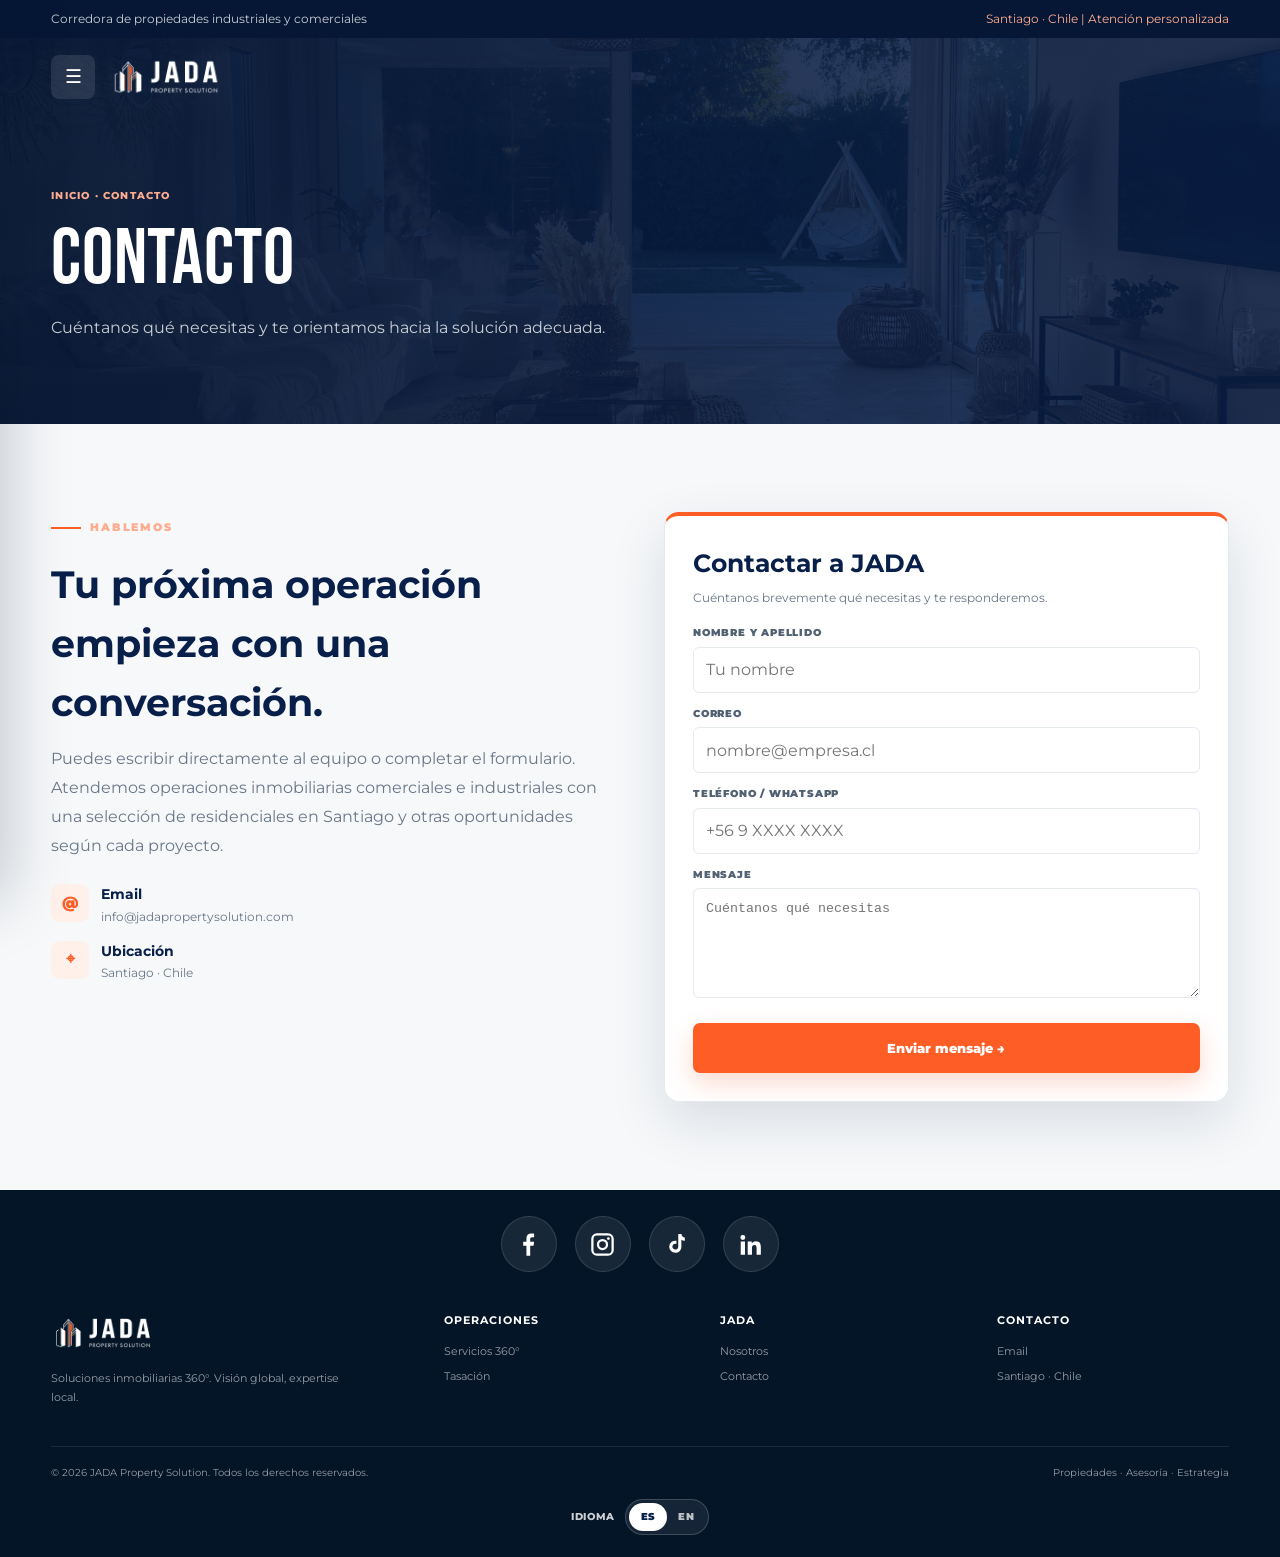
==== commit 904a58f4: "Add files via upload" ====
--- a/contacto.html
+++ b/contacto.html
@@ -1319,14 +1319,14 @@
 </style><style>
         /* Standalone-file safeguard */
         body{min-width:0}
-        </style></head><body><div class="topbar"><div class="container topbar-inner"><span data-i18n-en="Industrial and commercial real estate brokerage" data-i18n-es="Corredora de propiedades industriales y comerciales">Corredora de propiedades industriales y comerciales</span><span class="accent" data-i18n-en="Santiago · Chile | Personalized service" data-i18n-es="Santiago · Chile | Atención personalizada">Santiago · Chile   |   Atención personalizada</span></div></div>
+        </style><link href="favicon.png" rel="icon" type="image/png"/><link href="favicon.png" rel="apple-touch-icon"/></head><body><div class="topbar"><div class="container topbar-inner"><span data-i18n-en="Industrial and commercial real estate brokerage" data-i18n-es="Corredora de propiedades industriales y comerciales">Corredora de propiedades industriales y comerciales</span><span class="accent" data-i18n-en="Santiago · Chile | Personalized service" data-i18n-es="Santiago · Chile | Atención personalizada">Santiago · Chile   |   Atención personalizada</span></div></div>
 <div class="nav-wrap"><nav class="container nav"><a aria-label="JADA Property Solution" class="logo" href="index.html"><img alt="JADA Property Solution" class="official-logo" src="[data-uri]"/></a><button aria-label="Abrir menú" class="hamburger" id="openMenu">☰</button></nav></div>
 <div class="menu-overlay" id="menuOverlay"></div>
 <aside aria-label="Menú principal" class="mobile-menu" id="mobileMenu">
 <div class="drawer-brand"><img alt="JADA Property Solution" src="[data-uri]"/><button aria-label="Cerrar menú" class="close-menu" id="closeMenu">×</button></div>
 <nav><a class="page-menu-link" data-i18n-en="Home" data-i18n-es="Inicio" href="index.html">Inicio</a>
 <a class="page-menu-link" data-i18n-en="Properties" data-i18n-es="Propiedades" href="propiedades.html">Propiedades</a>
-<a class="page-menu-link" data-i18n-en="Appraisal" data-i18n-es="Tasación" href="servicios.html#tasacion">Tasación</a>
+
 <a class="page-menu-link" data-i18n-en="360° Services" data-i18n-es="Servicios 360°" href="servicios.html">Servicios 360°</a><a class="page-menu-link" data-i18n-en="About Us" data-i18n-es="Nosotros" href="nosotros.html">Nosotros</a>
 <a class="page-menu-link" data-i18n-en="Contact" data-i18n-es="Contacto" href="contacto.html">Contacto</a></nav>
 <div class="drawer-divider"></div><div class="drawer-caption" data-i18n-en="360° real estate solutions · Global vision · Local expertise" data-i18n-es="Soluciones inmobiliarias 360° · Visión global · Expertise local">Soluciones inmobiliarias 360° · Visión global · Expertise local</div>
@@ -1335,7 +1335,7 @@
 <a aria-label="Instagram" class="social-btn" href="https://www.instagram.com/jadaps.cl/" rel="noopener noreferrer" target="_blank"><svg viewbox="0 0 24 24"><path d="M7 2h10a5 5 0 0 1 5 5v10a5 5 0 0 1-5 5H7a5 5 0 0 1-5-5V7a5 5 0 0 1 5-5zm0 2a3 3 0 0 0-3 3v10a3 3 0 0 0 3 3h10a3 3 0 0 0 3-3V7a3 3 0 0 0-3-3H7zm10.25 1.5a1.25 1.25 0 1 1 0 2.5 1.25 1.25 0 0 1 0-2.5zM12 7a5 5 0 1 1 0 10 5 5 0 0 1 0-10zm0 2a3 3 0 1 0 0 6 3 3 0 0 0 0-6z"></path></svg></a>
 <a aria-label="TikTok" class="social-btn" href="https://www.tiktok.com/@jadaps.cl" rel="noopener noreferrer" target="_blank"><svg viewbox="0 0 24 24"><path d="M16.7 2c.35 2.02 1.54 3.23 3.3 3.36v3.03c-1.27.12-2.39-.29-3.33-.87v6.31c0 4.01-2.74 6.17-5.8 6.17A5.86 5.86 0 0 1 5 14.15a5.85 5.85 0 0 1 6.9-5.76v3.08a2.82 2.82 0 1 0 1.78 2.63V2h3.02z"></path></svg></a>
 <a aria-label="LinkedIn" class="social-btn" href="https://cl.linkedin.com/company/jadaps" rel="noopener noreferrer" target="_blank"><svg viewbox="0 0 24 24"><path d="M5.2 3.5A2.2 2.2 0 1 1 5.2 7.9a2.2 2.2 0 0 1 0-4.4zM3.3 9.3h3.8V21H3.3V9.3zm6.2 0h3.6v1.6h.1c.5-.9 1.7-1.9 3.5-1.9 3.8 0 4.5 2.5 4.5 5.8V21h-3.8v-5.5c0-1.3 0-3-1.9-3s-2.2 1.4-2.2 2.9V21H9.5V9.3z"></path></svg></a>
-</div></section><footer><div class="container"><div class="footer-grid"><div class="footer-brand"><a class="logo" href="index.html"><img alt="JADA Property Solution" class="official-logo" src="[data-uri]"/></a><p data-i18n-en="360° real estate solutions. Global vision, local expertise." data-i18n-es="Soluciones inmobiliarias 360°. Visión global, expertise local.">Soluciones inmobiliarias 360°. Visión global, expertise local.</p></div><div><h4 data-i18n-en="Operations" data-i18n-es="Operaciones">Operaciones</h4><ul><li><a data-i18n-en="Appraisal" data-i18n-es="Tasación" href="servicios.html#tasacion">Tasación</a></li><li><a data-i18n-en="360° Services" data-i18n-es="Servicios 360°" href="servicios.html">Servicios 360°</a></li></ul></div><div><h4 data-i18n-en="JADA" data-i18n-es="JADA">JADA</h4><ul><li><a data-i18n-en="About Us" data-i18n-es="Nosotros" href="nosotros.html">Nosotros</a></li><li><a data-i18n-en="Contact" data-i18n-es="Contacto" href="contacto.html">Contacto</a></li></ul></div><div><h4 data-i18n-en="Contact" data-i18n-es="Contacto">Contacto</h4><ul><li><a data-i18n-en="Email" data-i18n-es="Email" href="mailto:info@jadapropertysolution.com">Email</a></li><li data-i18n-en="Santiago · Chile" data-i18n-es="Santiago · Chile">Santiago · Chile</li></ul></div></div><div class="copyright"><span data-i18n-en="© 2026 JADA Property Solution. All rights reserved." data-i18n-es="© 2026 JADA Property Solution. Todos los derechos reservados.">© 2026 JADA Property Solution. Todos los derechos reservados.</span><span data-i18n-en="Properties · Advisory · Strategy" data-i18n-es="Propiedades · Asesoría · Estrategia">Propiedades · Asesoría · Estrategia</span></div></div>
+</div></section><footer><div class="container"><div class="footer-grid"><div class="footer-brand"><a class="logo" href="index.html"><img alt="JADA Property Solution" class="official-logo" src="[data-uri]"/></a><p data-i18n-en="360° real estate solutions. Global vision, local expertise." data-i18n-es="Soluciones inmobiliarias 360°. Visión global, expertise local.">Soluciones inmobiliarias 360°. Visión global, expertise local.</p></div><div><h4 data-i18n-en="Operations" data-i18n-es="Operaciones">Operaciones</h4><ul><li><a data-i18n-en="360° Services" data-i18n-es="Servicios 360°" href="servicios.html">Servicios 360°</a></li><li><a data-i18n-en="Appraisal" data-i18n-es="Tasación" href="servicios.html#tasacion">Tasación</a></li></ul></div><div><h4 data-i18n-en="JADA" data-i18n-es="JADA">JADA</h4><ul><li><a data-i18n-en="About Us" data-i18n-es="Nosotros" href="nosotros.html">Nosotros</a></li><li><a data-i18n-en="Contact" data-i18n-es="Contacto" href="contacto.html">Contacto</a></li></ul></div><div><h4 data-i18n-en="Contact" data-i18n-es="Contacto">Contacto</h4><ul><li><a data-i18n-en="Email" data-i18n-es="Email" href="mailto:info@jadapropertysolution.com">Email</a></li><li data-i18n-en="Santiago · Chile" data-i18n-es="Santiago · Chile">Santiago · Chile</li></ul></div></div><div class="copyright"><span data-i18n-en="© 2026 JADA Property Solution. All rights reserved." data-i18n-es="© 2026 JADA Property Solution. Todos los derechos reservados.">© 2026 JADA Property Solution. Todos los derechos reservados.</span><span data-i18n-en="Properties · Advisory · Strategy" data-i18n-es="Propiedades · Asesoría · Estrategia">Propiedades · Asesoría · Estrategia</span></div></div>
 <div class="footer-language">
 <span class="footer-language-label" data-i18n-en="Language" data-i18n-es="Idioma">Idioma</span>
 <div aria-label="Selector de idioma" class="footer-language-switch" role="group">
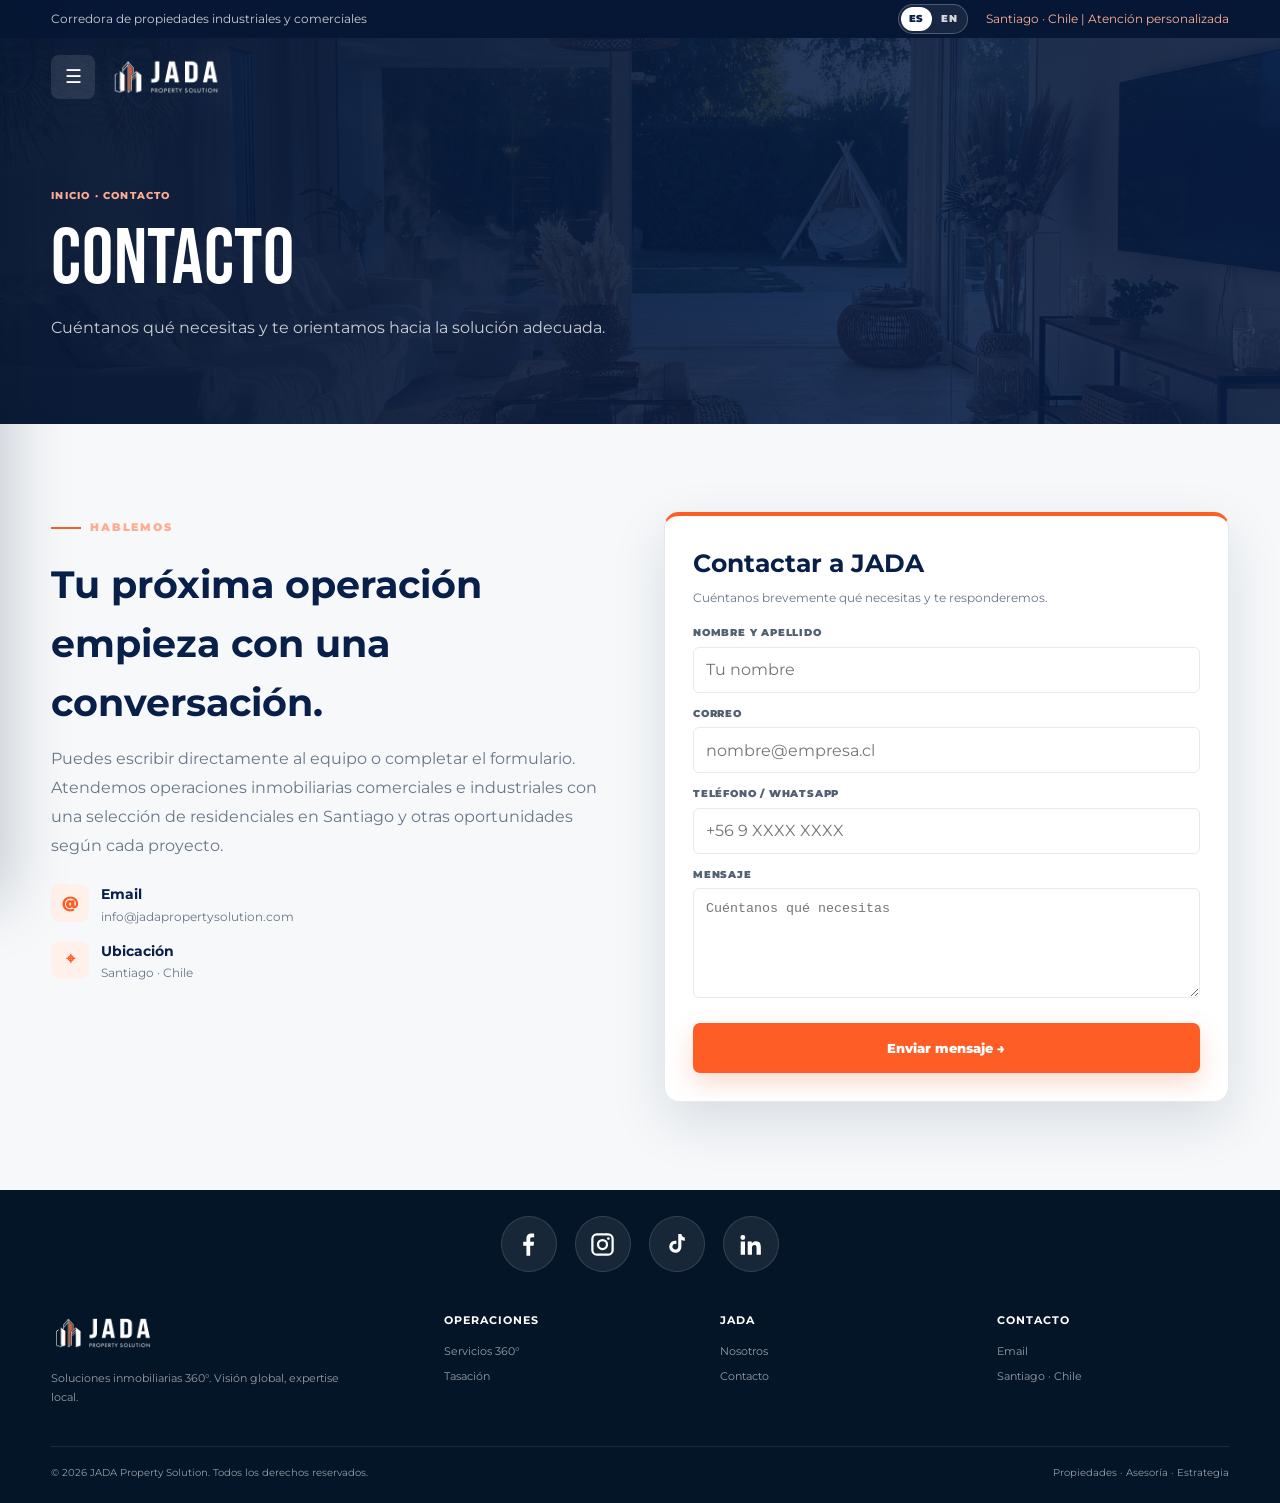
==== commit 2e69a23a: "Add files via upload" ====
--- a/contacto.html
+++ b/contacto.html
@@ -1316,17 +1316,471 @@
 }
 .lang-btn:hover{color:#fff}
 .lang-btn.active:hover{color:#081F4A}
+
+/* Selector de idioma en el header */
+.header-language{
+  margin-left:auto;
+  margin-right:14px;
+  display:flex;
+  align-items:center;
+}
+.header-language-switch{
+  display:inline-flex;
+  align-items:center;
+  gap:3px;
+  padding:3px;
+  border:1px solid rgba(255,255,255,.28);
+  border-radius:999px;
+  background:rgba(255,255,255,.08);
+}
+.header-language .lang-btn{
+  min-width:34px;
+  height:30px;
+  padding:0 9px;
+  border:0;
+  border-radius:999px;
+  background:transparent;
+  color:#fff;
+  font-size:11px;
+  font-weight:800;
+  letter-spacing:.4px;
+  cursor:pointer;
+}
+.header-language .lang-btn.active{
+  background:#fff;
+  color:#081F4A;
+}
+.header-language .lang-btn:hover:not(.active){
+  background:rgba(255,255,255,.13);
+}
+@media(max-width:620px){
+  .header-language{margin-left:auto;margin-right:8px}
+  .header-language-switch{padding:2px;gap:2px}
+  .header-language .lang-btn{min-width:30px;height:28px;padding:0 7px;font-size:10px}
+}
+
+
+/* Selector ES/EN dentro de la barra superior del header */
+.topbar-actions{
+  display:flex;
+  align-items:center;
+  justify-content:flex-end;
+  gap:18px;
+  margin-left:auto;
+}
+.topbar .header-language{
+  margin:0 !important;
+  display:flex;
+  align-items:center;
+}
+.topbar .header-language-switch{
+  display:inline-flex;
+  align-items:center;
+  gap:2px;
+  padding:2px;
+  border:1px solid rgba(255,255,255,.24);
+  border-radius:999px;
+  background:rgba(255,255,255,.07);
+}
+.topbar .header-language .lang-btn{
+  min-width:31px;
+  height:24px;
+  padding:0 7px;
+  border:0;
+  border-radius:999px;
+  background:transparent;
+  color:rgba(255,255,255,.82);
+  font-size:10px;
+  font-weight:900;
+  letter-spacing:.35px;
+}
+.topbar .header-language .lang-btn.active{
+  background:#fff;
+  color:#081F4A;
+}
+.topbar .header-language .lang-btn:hover:not(.active){
+  background:rgba(255,255,255,.12);
+}
+
+/* En móvil mantenemos la barra superior para que el idioma siga accesible */
+@media(max-width:720px){
+  .topbar{
+    display:block !important;
+  }
+  .topbar-inner{
+    min-height:36px !important;
+    justify-content:flex-end !important;
+  }
+  .topbar-inner > span:not(.accent){
+    display:none !important;
+  }
+  .topbar-actions{
+    width:100%;
+    justify-content:space-between;
+    gap:10px;
+  }
+  .topbar .accent{
+    font-size:9px;
+    white-space:nowrap;
+  }
+  .nav-wrap{
+    top:36px !important;
+  }
+}
+@media(max-width:430px){
+  .topbar .accent{
+    display:none !important;
+  }
+  .topbar-actions{
+    justify-content:flex-end;
+  }
+}
+
+
+
+/* =====================================================
+   HEADER MÓVIL VISIBLE
+   ===================================================== */
+@media(max-width:720px){
+  /* Mostrar siempre la barra superior y la barra principal */
+  .topbar{
+    display:block !important;
+    visibility:visible !important;
+    opacity:1 !important;
+    position:relative !important;
+    z-index:1002 !important;
+  }
+
+  .nav-wrap{
+    display:block !important;
+    visibility:visible !important;
+    opacity:1 !important;
+    position:relative !important;
+    top:auto !important;
+    z-index:1001 !important;
+  }
+
+  header,
+  .site-header{
+    display:block !important;
+    visibility:visible !important;
+    opacity:1 !important;
+  }
+
+  .topbar-inner{
+    min-height:36px !important;
+    padding-top:0 !important;
+    padding-bottom:0 !important;
+  }
+
+  .nav{
+    min-height:68px !important;
+    display:flex !important;
+    align-items:center !important;
+    justify-content:space-between !important;
+  }
+
+  .logo,
+  .brand,
+  .menu-toggle,
+  .hamburger,
+  .nav-toggle{
+    display:flex !important;
+    visibility:visible !important;
+    opacity:1 !important;
+  }
+
+  /* Evitar que reglas anteriores oculten todo el header en móvil */
+  body{
+    padding-top:0 !important;
+  }
+}
+
+/* Teléfonos muy estrechos */
+@media(max-width:430px){
+  .topbar-inner{
+    min-height:34px !important;
+  }
+
+  .nav{
+    min-height:64px !important;
+  }
+
+  .topbar .header-language{
+    display:flex !important;
+  }
+}
+
+
+
+/* =====================================================
+   CORRECCIÓN DEFINITIVA HEADER EN CELULAR
+   La navegación vuelve a superponerse sobre el hero.
+   Evita la franja blanca entre el header y el contenido.
+   ===================================================== */
+@media(max-width:720px){
+  .topbar{
+    display:block !important;
+    position:relative !important;
+    z-index:1003 !important;
+    background:#061735 !important;
+  }
+
+  .topbar-inner{
+    min-height:36px !important;
+    height:36px !important;
+    padding:0 !important;
+  }
+
+  .topbar-inner > span:not(.accent){
+    display:none !important;
+  }
+
+  .topbar-actions{
+    width:100% !important;
+    justify-content:flex-end !important;
+    gap:10px !important;
+  }
+
+  .topbar .accent{
+    display:none !important;
+  }
+
+  /* IMPORTANTE: no ocupar espacio blanco.
+     La barra principal queda encima del hero, como en escritorio. */
+  .nav-wrap{
+    display:block !important;
+    position:absolute !important;
+    top:36px !important;
+    left:0 !important;
+    width:100% !important;
+    height:68px !important;
+    z-index:1002 !important;
+    background:linear-gradient(180deg,rgba(6,23,53,.72),rgba(6,23,53,.12)) !important;
+    visibility:visible !important;
+    opacity:1 !important;
+  }
+
+  .nav{
+    height:68px !important;
+    min-height:68px !important;
+    width:min(100% - 28px,var(--max)) !important;
+    margin:0 auto !important;
+    padding:0 !important;
+    display:flex !important;
+    align-items:center !important;
+    justify-content:space-between !important;
+    gap:12px !important;
+  }
+
+  .hamburger{
+    order:1 !important;
+    display:flex !important;
+    align-items:center !important;
+    justify-content:center !important;
+    width:42px !important;
+    height:42px !important;
+    flex:0 0 42px !important;
+    margin:0 !important;
+    color:#fff !important;
+  }
+
+  .nav > .logo{
+    order:2 !important;
+    margin-left:auto !important;
+    margin-right:0 !important;
+    display:flex !important;
+    align-items:center !important;
+  }
+
+  .nav > .logo .official-logo{
+    width:auto !important;
+    height:38px !important;
+    max-width:145px !important;
+    max-height:38px !important;
+    object-fit:contain !important;
+  }
+
+  /* El hero comienza justo debajo de la topbar,
+     mientras la navegación se superpone visualmente. */
+  .home-hero,
+  .hero,
+  .subhero{
+    margin-top:0 !important;
+  }
+
+  .home-hero .hero-inner,
+  .hero-inner{
+    padding-top:112px !important;
+  }
+}
+
+@media(max-width:430px){
+  .nav-wrap{
+    top:34px !important;
+    height:64px !important;
+  }
+
+  .topbar-inner{
+    min-height:34px !important;
+    height:34px !important;
+  }
+
+  .nav{
+    height:64px !important;
+    min-height:64px !important;
+    width:calc(100% - 24px) !important;
+  }
+
+  .nav > .logo .official-logo{
+    height:34px !important;
+    max-height:34px !important;
+    max-width:130px !important;
+  }
+
+  .home-hero .hero-inner,
+  .hero-inner{
+    padding-top:104px !important;
+  }
+}
+
+
+
+/* =====================================================
+   AJUSTE MÓVIL: texto superior visible + logo centrado
+   ===================================================== */
+@media(max-width:720px){
+  .topbar-inner{
+    min-height:42px !important;
+    height:auto !important;
+    padding:5px 14px !important;
+    display:flex !important;
+    align-items:center !important;
+    justify-content:space-between !important;
+    gap:10px !important;
+  }
+
+  /* Volver a mostrar "Corredora de propiedades industriales y comerciales" */
+  .topbar-inner > span:first-child{
+    display:block !important;
+    visibility:visible !important;
+    opacity:1 !important;
+    flex:1 1 auto !important;
+    min-width:0 !important;
+    color:rgba(255,255,255,.92) !important;
+    font-size:10px !important;
+    line-height:1.25 !important;
+    white-space:normal !important;
+  }
+
+  .topbar-actions{
+    width:auto !important;
+    flex:0 0 auto !important;
+    margin-left:auto !important;
+    justify-content:flex-end !important;
+  }
+
+  .topbar .accent{
+    display:none !important;
+  }
+
+  .topbar .header-language-switch{
+    transform:none !important;
+  }
+
+  /* Como la topbar ahora mide 42px, la navegación empieza debajo */
+  .nav-wrap{
+    top:42px !important;
+    height:70px !important;
+  }
+
+  .nav{
+    position:relative !important;
+    height:70px !important;
+    min-height:70px !important;
+    justify-content:flex-start !important;
+  }
+
+  .hamburger{
+    position:relative !important;
+    z-index:3 !important;
+    margin-right:auto !important;
+  }
+
+  /* Centrar el logo de verdad, independientemente del botón menú */
+  .nav > .logo{
+    position:absolute !important;
+    left:50% !important;
+    top:50% !important;
+    transform:translate(-50%,-50%) !important;
+    margin:0 !important;
+    z-index:2 !important;
+  }
+
+  .nav > .logo .official-logo{
+    height:38px !important;
+    max-height:38px !important;
+    max-width:150px !important;
+  }
+
+  .home-hero .hero-inner,
+  .hero-inner{
+    padding-top:118px !important;
+  }
+}
+
+@media(max-width:430px){
+  .topbar-inner{
+    min-height:40px !important;
+    padding:5px 10px !important;
+    gap:8px !important;
+  }
+
+  .topbar-inner > span:first-child{
+    font-size:9px !important;
+    line-height:1.2 !important;
+    max-width:58vw !important;
+  }
+
+  .topbar .header-language .lang-btn{
+    min-width:29px !important;
+    height:23px !important;
+    padding:0 6px !important;
+    font-size:9px !important;
+  }
+
+  .nav-wrap{
+    top:40px !important;
+    height:66px !important;
+  }
+
+  .nav{
+    height:66px !important;
+    min-height:66px !important;
+  }
+
+  .nav > .logo .official-logo{
+    height:34px !important;
+    max-height:34px !important;
+    max-width:132px !important;
+  }
+
+  .home-hero .hero-inner,
+  .hero-inner{
+    padding-top:110px !important;
+  }
+}
+
 </style><style>
         /* Standalone-file safeguard */
         body{min-width:0}
-        </style><link href="favicon.png" rel="icon" type="image/png"/><link href="favicon.png" rel="apple-touch-icon"/></head><body><div class="topbar"><div class="container topbar-inner"><span data-i18n-en="Industrial and commercial real estate brokerage" data-i18n-es="Corredora de propiedades industriales y comerciales">Corredora de propiedades industriales y comerciales</span><span class="accent" data-i18n-en="Santiago · Chile | Personalized service" data-i18n-es="Santiago · Chile | Atención personalizada">Santiago · Chile   |   Atención personalizada</span></div></div>
+        </style><link href="./favicon.ico?v=3" rel="icon" sizes="any"/><link href="./favicon.ico?v=3" rel="shortcut icon" type="image/x-icon"/><link href="./favicon-32x32.png?v=3" rel="icon" sizes="32x32" type="image/png"/><link href="./favicon-16x16.png?v=3" rel="icon" sizes="16x16" type="image/png"/><link href="./apple-touch-icon.png?v=3" rel="apple-touch-icon" sizes="180x180"/><link href="./site.webmanifest?v=3" rel="manifest"/></head><body><div class="topbar"><div class="container topbar-inner"><span data-i18n-en="Industrial and commercial real estate brokerage" data-i18n-es="Corredora de propiedades industriales y comerciales">Corredora de propiedades industriales y comerciales</span><div class="topbar-actions"><div class="header-language"><div aria-label="Selector de idioma" class="header-language-switch" role="group"><button aria-pressed="true" class="lang-btn active" data-i18n-en="ES" data-i18n-es="ES" data-lang="es" type="button">ES</button><button aria-pressed="false" class="lang-btn" data-i18n-en="EN" data-i18n-es="EN" data-lang="en" type="button">EN</button></div></div><span class="accent" data-i18n-en="Santiago · Chile | Personalized service" data-i18n-es="Santiago · Chile | Atención personalizada">Santiago · Chile   |   Atención personalizada</span></div></div></div>
 <div class="nav-wrap"><nav class="container nav"><a aria-label="JADA Property Solution" class="logo" href="index.html"><img alt="JADA Property Solution" class="official-logo" src="[data-uri]"/></a><button aria-label="Abrir menú" class="hamburger" id="openMenu">☰</button></nav></div>
 <div class="menu-overlay" id="menuOverlay"></div>
 <aside aria-label="Menú principal" class="mobile-menu" id="mobileMenu">
 <div class="drawer-brand"><img alt="JADA Property Solution" src="[data-uri]"/><button aria-label="Cerrar menú" class="close-menu" id="closeMenu">×</button></div>
 <nav><a class="page-menu-link" data-i18n-en="Home" data-i18n-es="Inicio" href="index.html">Inicio</a>
 <a class="page-menu-link" data-i18n-en="Properties" data-i18n-es="Propiedades" href="propiedades.html">Propiedades</a>
-
 <a class="page-menu-link" data-i18n-en="360° Services" data-i18n-es="Servicios 360°" href="servicios.html">Servicios 360°</a><a class="page-menu-link" data-i18n-en="About Us" data-i18n-es="Nosotros" href="nosotros.html">Nosotros</a>
 <a class="page-menu-link" data-i18n-en="Contact" data-i18n-es="Contacto" href="contacto.html">Contacto</a></nav>
 <div class="drawer-divider"></div><div class="drawer-caption" data-i18n-en="360° real estate solutions · Global vision · Local expertise" data-i18n-es="Soluciones inmobiliarias 360° · Visión global · Expertise local">Soluciones inmobiliarias 360° · Visión global · Expertise local</div>
@@ -1336,13 +1790,6 @@
 <a aria-label="TikTok" class="social-btn" href="https://www.tiktok.com/@jadaps.cl" rel="noopener noreferrer" target="_blank"><svg viewbox="0 0 24 24"><path d="M16.7 2c.35 2.02 1.54 3.23 3.3 3.36v3.03c-1.27.12-2.39-.29-3.33-.87v6.31c0 4.01-2.74 6.17-5.8 6.17A5.86 5.86 0 0 1 5 14.15a5.85 5.85 0 0 1 6.9-5.76v3.08a2.82 2.82 0 1 0 1.78 2.63V2h3.02z"></path></svg></a>
 <a aria-label="LinkedIn" class="social-btn" href="https://cl.linkedin.com/company/jadaps" rel="noopener noreferrer" target="_blank"><svg viewbox="0 0 24 24"><path d="M5.2 3.5A2.2 2.2 0 1 1 5.2 7.9a2.2 2.2 0 0 1 0-4.4zM3.3 9.3h3.8V21H3.3V9.3zm6.2 0h3.6v1.6h.1c.5-.9 1.7-1.9 3.5-1.9 3.8 0 4.5 2.5 4.5 5.8V21h-3.8v-5.5c0-1.3 0-3-1.9-3s-2.2 1.4-2.2 2.9V21H9.5V9.3z"></path></svg></a>
 </div></section><footer><div class="container"><div class="footer-grid"><div class="footer-brand"><a class="logo" href="index.html"><img alt="JADA Property Solution" class="official-logo" src="[data-uri]"/></a><p data-i18n-en="360° real estate solutions. Global vision, local expertise." data-i18n-es="Soluciones inmobiliarias 360°. Visión global, expertise local.">Soluciones inmobiliarias 360°. Visión global, expertise local.</p></div><div><h4 data-i18n-en="Operations" data-i18n-es="Operaciones">Operaciones</h4><ul><li><a data-i18n-en="360° Services" data-i18n-es="Servicios 360°" href="servicios.html">Servicios 360°</a></li><li><a data-i18n-en="Appraisal" data-i18n-es="Tasación" href="servicios.html#tasacion">Tasación</a></li></ul></div><div><h4 data-i18n-en="JADA" data-i18n-es="JADA">JADA</h4><ul><li><a data-i18n-en="About Us" data-i18n-es="Nosotros" href="nosotros.html">Nosotros</a></li><li><a data-i18n-en="Contact" data-i18n-es="Contacto" href="contacto.html">Contacto</a></li></ul></div><div><h4 data-i18n-en="Contact" data-i18n-es="Contacto">Contacto</h4><ul><li><a data-i18n-en="Email" data-i18n-es="Email" href="mailto:info@jadapropertysolution.com">Email</a></li><li data-i18n-en="Santiago · Chile" data-i18n-es="Santiago · Chile">Santiago · Chile</li></ul></div></div><div class="copyright"><span data-i18n-en="© 2026 JADA Property Solution. All rights reserved." data-i18n-es="© 2026 JADA Property Solution. Todos los derechos reservados.">© 2026 JADA Property Solution. Todos los derechos reservados.</span><span data-i18n-en="Properties · Advisory · Strategy" data-i18n-es="Propiedades · Asesoría · Estrategia">Propiedades · Asesoría · Estrategia</span></div></div>
-<div class="footer-language">
-<span class="footer-language-label" data-i18n-en="Language" data-i18n-es="Idioma">Idioma</span>
-<div aria-label="Selector de idioma" class="footer-language-switch" role="group">
-<button aria-pressed="true" class="lang-btn active" data-i18n-en="ES" data-i18n-es="ES" data-lang="es" type="button">ES</button>
-<button aria-pressed="false" class="lang-btn" data-i18n-en="EN" data-i18n-es="EN" data-lang="en" type="button">EN</button>
-</div>
-</div>
 </footer><script>
 const mobileMenu = document.getElementById('mobileMenu');
 const menuOverlay = document.getElementById('menuOverlay');
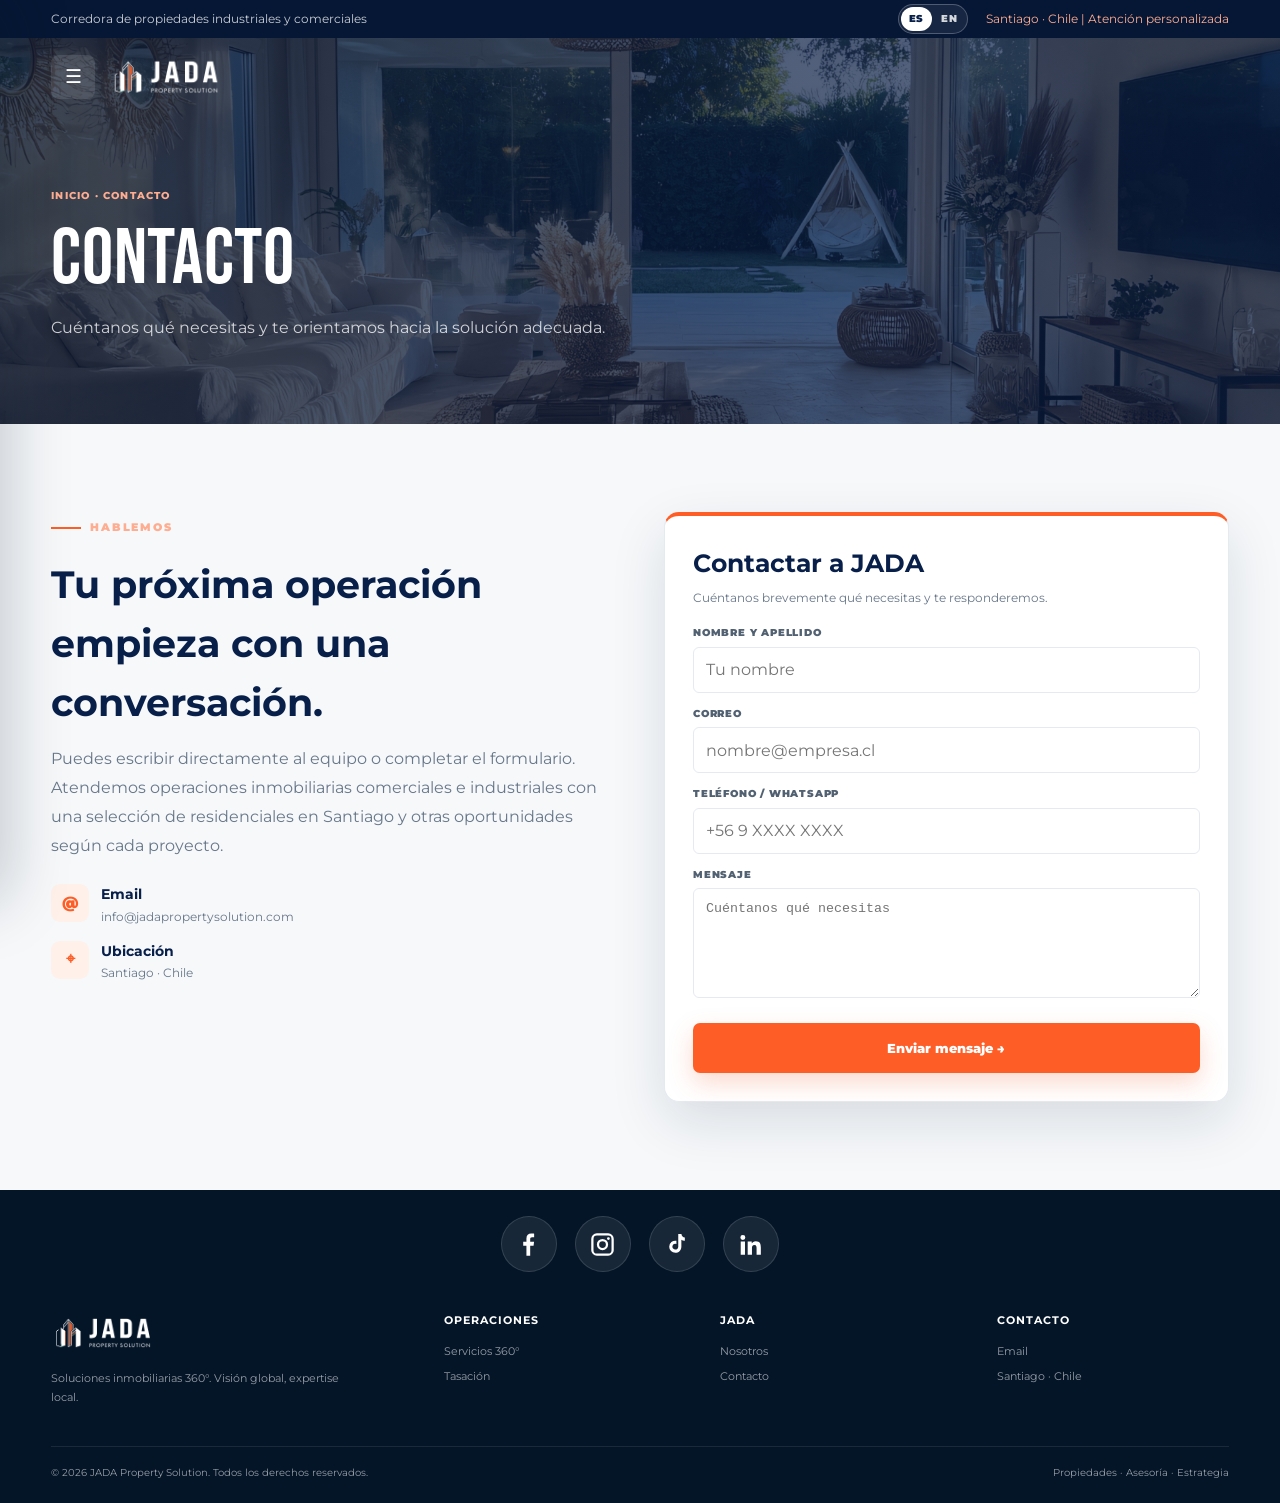
==== commit a0c792e7: "Add files via upload" ====
--- a/contacto.html
+++ b/contacto.html
@@ -135,7 +135,7 @@
       align-items:center;
       color:white;
       background:
-        linear-gradient(90deg,rgba(5,22,42,.96) 0%,rgba(8,39,70,.89) 48%,rgba(9,45,76,.53) 100%),
+        linear-gradient(90deg,rgba(5,22,42,.77) 0%,rgba(8,39,70,.71) 48%,rgba(9,45,76,.42) 100%),
         url("https://images.unsplash.com/photo-1486406146926-c627a92ad1ab?auto=format&fit=crop&w=2200&q=85") center/cover;
     }
     .hero:after{
@@ -1224,7 +1224,7 @@
   
 
 /* MULTIPAGE ADDITIONS */
-.subhero{position:relative;padding:150px 0 82px;color:#fff;background:linear-gradient(90deg,rgba(6,23,53,.96),rgba(8,31,74,.82)),var(--subhero-bg, url("https://images.unsplash.com/photo-1486406146926-c627a92ad1ab?auto=format&fit=crop&w=2000&q=84")) center/cover;}
+.subhero{position:relative;padding:150px 0 82px;color:#fff;background:linear-gradient(90deg,rgba(6,23,53,.77),rgba(8,31,74,.66)),var(--subhero-bg, url("https://images.unsplash.com/photo-1486406146926-c627a92ad1ab?auto=format&fit=crop&w=2000&q=84")) center/cover;}
 .subhero .container{position:relative;z-index:2}.subhero h1{font-family:"Bebas Neue","Arial Narrow",sans-serif;font-size:clamp(48px,7vw,78px);font-weight:400;line-height:.98;letter-spacing:.7px;max-width:850px;margin:0 0 16px}.subhero p{max-width:720px;color:rgba(255,255,255,.78);font-size:16px;line-height:1.75}.breadcrumb{font-size:10px;font-weight:800;letter-spacing:1.2px;text-transform:uppercase;color:#ffad91;margin-bottom:18px}.page-section{padding:88px 0}.page-section.alt{background:var(--soft)}
 .two-col{display:grid;grid-template-columns:1fr 1fr;gap:48px;align-items:start}.info-card{padding:28px;border:1px solid var(--line);border-radius:15px;background:#fff}.info-card h3{font-size:20px;color:var(--navy);margin-bottom:8px}.info-card p{font-size:13px;color:var(--muted);line-height:1.7}.feature-list{display:grid;gap:14px;margin-top:24px}.feature-row{display:grid;grid-template-columns:38px 1fr;gap:12px;align-items:start}.feature-row i{width:38px;height:38px;border-radius:9px;background:var(--orange-soft);display:grid;place-items:center;color:var(--orange);font-style:normal;font-weight:900}.feature-row h4{color:var(--navy);font-size:14px;margin-bottom:2px}.feature-row p{color:var(--muted);font-size:12px;line-height:1.55}
 .contact-card{background:#fff;border:1px solid var(--line);border-top:4px solid var(--orange);border-radius:15px;padding:28px;box-shadow:var(--shadow)}.contact-card h2{color:var(--navy);font-size:25px;margin-bottom:6px}.contact-card>p{font-size:12px;color:var(--muted);margin-bottom:18px}.contact-card textarea{width:100%;min-height:110px;border:1px solid var(--line);border-radius:6px;padding:12px;resize:vertical}.contact-card .btn{width:100%;margin-top:4px}.page-menu-link.active{background:#1f1f1f!important;color:#fff!important}
@@ -1774,7 +1774,7 @@
 </style><style>
         /* Standalone-file safeguard */
         body{min-width:0}
-        </style><link href="./favicon.ico?v=3" rel="icon" sizes="any"/><link href="./favicon.ico?v=3" rel="shortcut icon" type="image/x-icon"/><link href="./favicon-32x32.png?v=3" rel="icon" sizes="32x32" type="image/png"/><link href="./favicon-16x16.png?v=3" rel="icon" sizes="16x16" type="image/png"/><link href="./apple-touch-icon.png?v=3" rel="apple-touch-icon" sizes="180x180"/><link href="./site.webmanifest?v=3" rel="manifest"/></head><body><div class="topbar"><div class="container topbar-inner"><span data-i18n-en="Industrial and commercial real estate brokerage" data-i18n-es="Corredora de propiedades industriales y comerciales">Corredora de propiedades industriales y comerciales</span><div class="topbar-actions"><div class="header-language"><div aria-label="Selector de idioma" class="header-language-switch" role="group"><button aria-pressed="true" class="lang-btn active" data-i18n-en="ES" data-i18n-es="ES" data-lang="es" type="button">ES</button><button aria-pressed="false" class="lang-btn" data-i18n-en="EN" data-i18n-es="EN" data-lang="en" type="button">EN</button></div></div><span class="accent" data-i18n-en="Santiago · Chile | Personalized service" data-i18n-es="Santiago · Chile | Atención personalizada">Santiago · Chile   |   Atención personalizada</span></div></div></div>
+        </style><link href="favicon.png" rel="icon" type="image/png"/><link href="favicon.png" rel="apple-touch-icon"/></head><body><div class="topbar"><div class="container topbar-inner"><span data-i18n-en="Industrial and commercial real estate brokerage" data-i18n-es="Corredora de propiedades industriales y comerciales">Corredora de propiedades industriales y comerciales</span><div class="topbar-actions"><div class="header-language"><div aria-label="Selector de idioma" class="header-language-switch" role="group"><button aria-pressed="true" class="lang-btn active" data-i18n-en="ES" data-i18n-es="ES" data-lang="es" type="button">ES</button><button aria-pressed="false" class="lang-btn" data-i18n-en="EN" data-i18n-es="EN" data-lang="en" type="button">EN</button></div></div><span class="accent" data-i18n-en="Santiago · Chile | Personalized service" data-i18n-es="Santiago · Chile | Atención personalizada">Santiago · Chile   |   Atención personalizada</span></div></div></div>
 <div class="nav-wrap"><nav class="container nav"><a aria-label="JADA Property Solution" class="logo" href="index.html"><img alt="JADA Property Solution" class="official-logo" src="[data-uri]"/></a><button aria-label="Abrir menú" class="hamburger" id="openMenu">☰</button></nav></div>
 <div class="menu-overlay" id="menuOverlay"></div>
 <aside aria-label="Menú principal" class="mobile-menu" id="mobileMenu">
